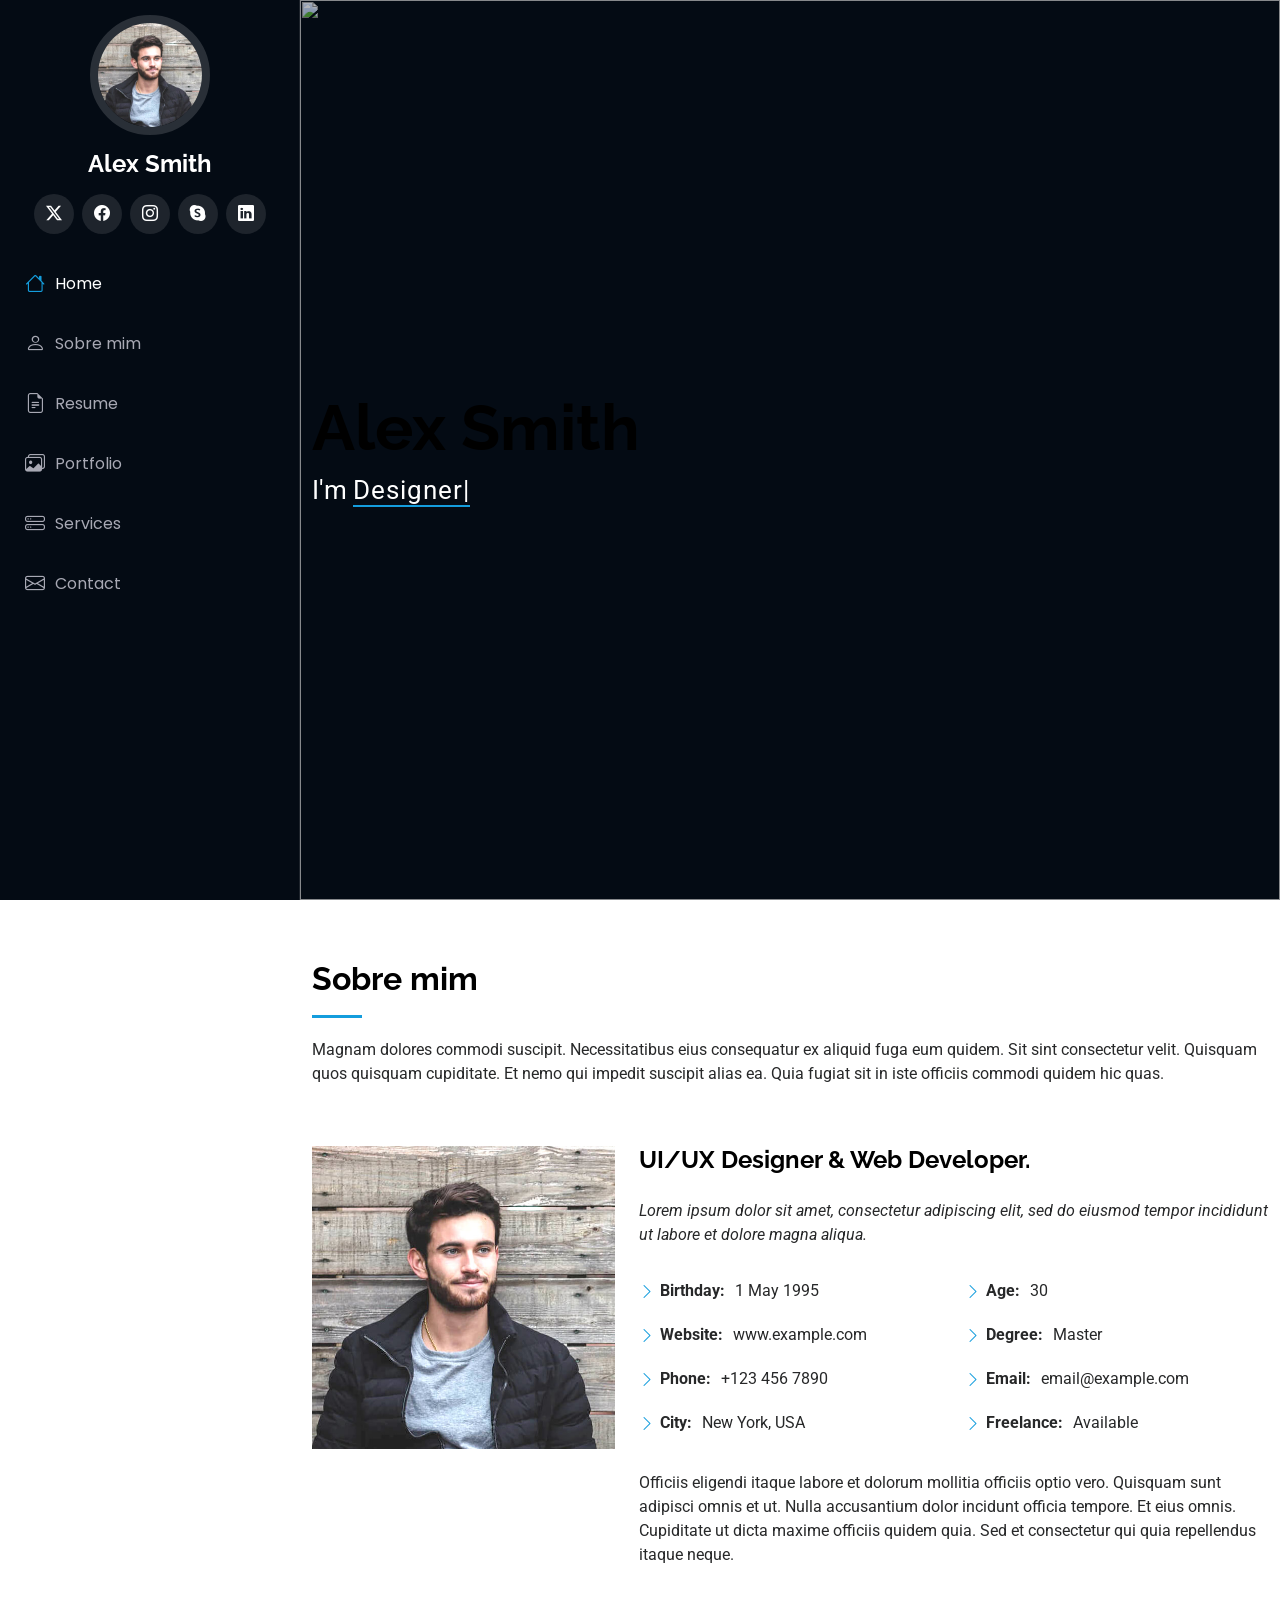
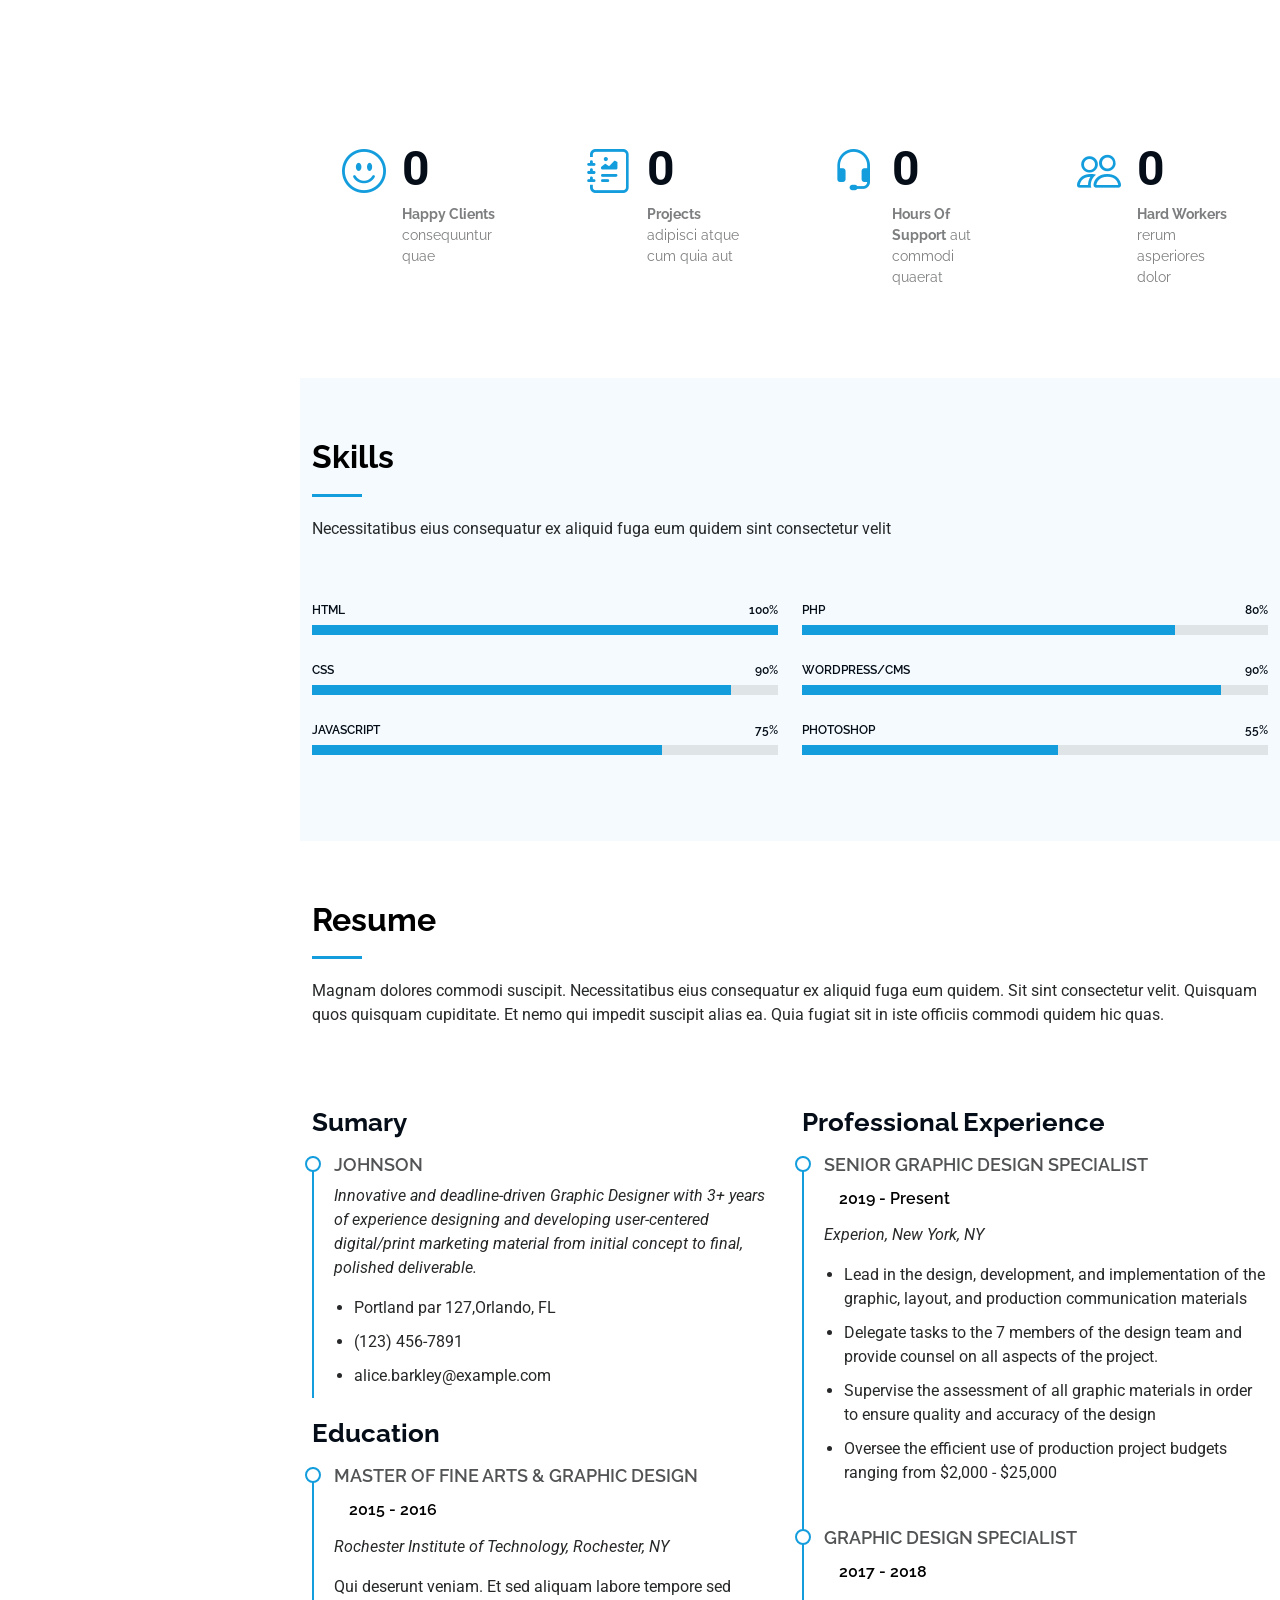
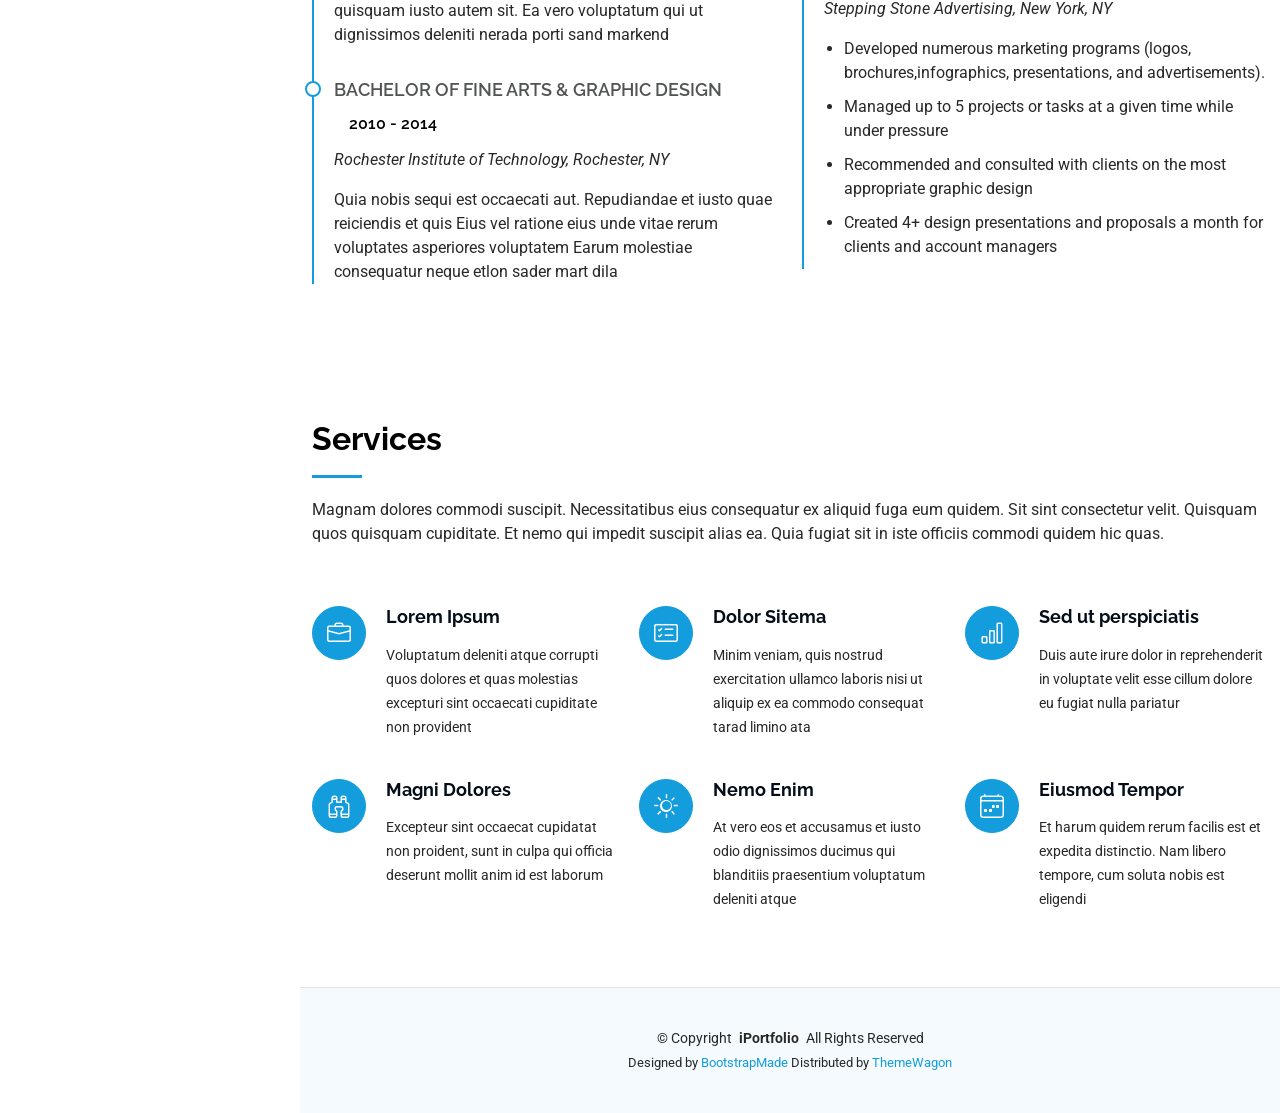
==== index.html @ 0ff6b0b9 "Update index.html açhyfn" ====
<!DOCTYPE html>
<html lang="en">

<head>
  <meta charset="utf-8">
  <meta content="width=device-width, initial-scale=1.0" name="viewport">
  <title>Index - iPortfolio Bootstrap Template</title>
  <meta content="" name="description">
  <meta content="" name="keywords">

  <!-- Favicons -->
  <link href="assets/img/favicon.png" rel="icon">
  <link href="assets/img/apple-touch-icon.png" rel="apple-touch-icon">

  <!-- Fonts -->
  <link href="https://fonts.googleapis.com" rel="preconnect">
  <link href="https://fonts.gstatic.com" rel="preconnect" crossorigin>
  <link href="https://fonts.googleapis.com/css2?family=Roboto:ital,wght@0,100;0,300;0,400;0,500;0,700;0,900;1,100;1,300;1,400;1,500;1,700;1,900&family=Poppins:ital,wght@0,100;0,200;0,300;0,400;0,500;0,600;0,700;0,800;0,900;1,100;1,200;1,300;1,400;1,500;1,600;1,700;1,800;1,900&family=Raleway:ital,wght@0,100;0,200;0,300;0,400;0,500;0,600;0,700;0,800;0,900;1,100;1,200;1,300;1,400;1,500;1,600;1,700;1,800;1,900&display=swap" rel="stylesheet">

  <!-- Vendor CSS Files -->
  <link href="assets/vendor/bootstrap/css/bootstrap.min.css" rel="stylesheet">
  <link href="assets/vendor/bootstrap-icons/bootstrap-icons.css" rel="stylesheet">
  <link href="assets/vendor/aos/aos.css" rel="stylesheet">
  <link href="assets/vendor/glightbox/css/glightbox.min.css" rel="stylesheet">
  <link href="assets/vendor/swiper/swiper-bundle.min.css" rel="stylesheet">

  <!-- Main CSS File -->
  <link href="assets/css/main.css" rel="stylesheet">

  <!-- =======================================================
  * Template Name: iPortfolio
  * Template URL: https://bootstrapmade.com/iportfolio-bootstrap-portfolio-websites-template/
  * Updated: Jun 29 2024 with Bootstrap v5.3.3
  * Author: BootstrapMade.com
  * License: https://bootstrapmade.com/license/
  ======================================================== -->
</head>

<body class="index-page">

  <header id="header" class="header dark-background d-flex flex-column">
    <i class="header-toggle d-xl-none bi bi-list"></i>

    <div class="profile-img">
      <img src="assets/img/my-profile-img.jpg" alt="" class="img-fluid rounded-circle">
    </div>

    <a href="index.html" class="logo d-flex align-items-center justify-content-center">
      <!-- Uncomment the line below if you also wish to use an image logo -->
      <!-- <img src="assets/img/logo.png" alt=""> -->
      <h1 class="sitename">Alex Smith</h1>
    </a>

    <div class="social-links text-center">
      <a href="#" class="twitter"><i class="bi bi-twitter-x"></i></a>
      <a href="#" class="facebook"><i class="bi bi-facebook"></i></a>
      <a href="#" class="instagram"><i class="bi bi-instagram"></i></a>
      <a href="#" class="google-plus"><i class="bi bi-skype"></i></a>
      <a href="#" class="linkedin"><i class="bi bi-linkedin"></i></a>
    </div>

    <nav id="navmenu" class="navmenu">
      <ul>
        <li><a href="#hero" class="active"><i class="bi bi-house navicon"></i>Home</a></li>
        <li><a href="#about"><i class="bi bi-person navicon"></i> Sobre mim</a></li>
        <li><a href="#resume"><i class="bi bi-file-earmark-text navicon"></i> Resume</a></li>
        <li><a href="#portfolio"><i class="bi bi-images navicon"></i> Portfolio</a></li>
        <li><a href="#services"><i class="bi bi-hdd-stack navicon"></i> Services</a></li>
        <li><a href="#contact"><i class="bi bi-envelope navicon"></i> Contact</a></li>
      </ul>
    </nav>

  </header>

  <main class="main">

    <!-- Hero Section -->
    <section id="hero" class="hero section dark-background">

      <img src="assets/img/hero-bg.jpg" alt="" data-aos="fade-in" class="">

      <div class="container" data-aos="fade-up" data-aos-delay="100">
        <h2>Alex Smith</h2>
        <p>I'm <span class="typed" data-typed-items="Designer, Developer, Freelancer, Photographer">Designer</span><span class="typed-cursor typed-cursor--blink" aria-hidden="true"></span><span class="typed-cursor typed-cursor--blink" aria-hidden="true"></span></p>
      </div>

    </section><!-- /Hero Section -->

    <!-- About Section -->
    <section id="about" class="about section">

      <!-- Section Title -->
      <div class="container section-title" data-aos="fade-up">
        <h2>Sobre mim</h2>
        <p>Magnam dolores commodi suscipit. Necessitatibus eius consequatur ex aliquid fuga eum quidem. Sit sint consectetur velit. Quisquam quos quisquam cupiditate. Et nemo qui impedit suscipit alias ea. Quia fugiat sit in iste officiis commodi quidem hic quas.</p>
      </div><!-- End Section Title -->

      <div class="container" data-aos="fade-up" data-aos-delay="100">

        <div class="row gy-4 justify-content-center">
          <div class="col-lg-4">
            <img src="assets/img/my-profile-img.jpg" class="img-fluid" alt="">
          </div>
          <div class="col-lg-8 content">
            <h2 style="color: black;">UI/UX Designer &amp; Web Developer.</h2>
            <p class="fst-italic py-3">
              Lorem ipsum dolor sit amet, consectetur adipiscing elit, sed do eiusmod tempor incididunt ut labore et dolore
              magna aliqua.
            </p>
            <div class="row">
              <div class="col-lg-6">
                <ul>
                  <li><i class="bi bi-chevron-right"></i> <strong>Birthday:</strong> <span>1 May 1995</span></li>
                  <li><i class="bi bi-chevron-right"></i> <strong>Website:</strong> <span>www.example.com</span></li>
                  <li><i class="bi bi-chevron-right"></i> <strong>Phone:</strong> <span>+123 456 7890</span></li>
                  <li><i class="bi bi-chevron-right"></i> <strong>City:</strong> <span>New York, USA</span></li>
                </ul>
              </div>
              <div class="col-lg-6">
                <ul>
                  <li><i class="bi bi-chevron-right"></i> <strong>Age:</strong> <span>30</span></li>
                  <li><i class="bi bi-chevron-right"></i> <strong>Degree:</strong> <span>Master</span></li>
                  <li><i class="bi bi-chevron-right"></i> <strong>Email:</strong> <span>email@example.com</span></li>
                  <li><i class="bi bi-chevron-right"></i> <strong>Freelance:</strong> <span>Available</span></li>
                </ul>
              </div>
            </div>
            <p class="py-3">
              Officiis eligendi itaque labore et dolorum mollitia officiis optio vero. Quisquam sunt adipisci omnis et ut. Nulla accusantium dolor incidunt officia tempore. Et eius omnis.
              Cupiditate ut dicta maxime officiis quidem quia. Sed et consectetur qui quia repellendus itaque neque.
            </p>
          </div>
        </div>

      </div>

    </section><!-- /About Section -->

    <!-- Stats Section -->
    <section id="stats" class="stats section">

      <div class="container" data-aos="fade-up" data-aos-delay="100">

        <div class="row gy-4">

          <div class="col-lg-3 col-md-6">
            <div class="stats-item">
              <i class="bi bi-emoji-smile"></i>
              <span data-purecounter-start="0" data-purecounter-end="232" data-purecounter-duration="1" class="purecounter"></span>
              <p><strong>Happy Clients</strong> <span>consequuntur quae</span></p>
            </div>
          </div><!-- End Stats Item -->

          <div class="col-lg-3 col-md-6">
            <div class="stats-item">
              <i class="bi bi-journal-richtext"></i>
              <span data-purecounter-start="0" data-purecounter-end="521" data-purecounter-duration="1" class="purecounter"></span>
              <p><strong>Projects</strong> <span>adipisci atque cum quia aut</span></p>
            </div>
          </div><!-- End Stats Item -->

          <div class="col-lg-3 col-md-6">
            <div class="stats-item">
              <i class="bi bi-headset"></i>
              <span data-purecounter-start="0" data-purecounter-end="1453" data-purecounter-duration="1" class="purecounter"></span>
              <p><strong>Hours Of Support</strong> <span>aut commodi quaerat</span></p>
            </div>
          </div><!-- End Stats Item -->

          <div class="col-lg-3 col-md-6">
            <div class="stats-item">
              <i class="bi bi-people"></i>
              <span data-purecounter-start="0" data-purecounter-end="32" data-purecounter-duration="1" class="purecounter"></span>
              <p><strong>Hard Workers</strong> <span>rerum asperiores dolor</span></p>
            </div>
          </div><!-- End Stats Item -->

        </div>

      </div>

    </section><!-- /Stats Section -->

    <!-- Skills Section -->
    <section id="skills" class="skills section light-background">

      <!-- Section Title -->
      <div class="container section-title" data-aos="fade-up">
        <h2>Skills</h2>
        <p>Necessitatibus eius consequatur ex aliquid fuga eum quidem sint consectetur velit</p>
      </div><!-- End Section Title -->

      <div class="container" data-aos="fade-up" data-aos-delay="100">

        <div class="row skills-content skills-animation">

          <div class="col-lg-6">

            <div class="progress">
              <span class="skill"><span>HTML</span> <i class="val">100%</i></span>
              <div class="progress-bar-wrap">
                <div class="progress-bar" role="progressbar" aria-valuenow="100" aria-valuemin="0" aria-valuemax="100"></div>
              </div>
            </div><!-- End Skills Item -->

            <div class="progress">
              <span class="skill"><span>CSS</span> <i class="val">90%</i></span>
              <div class="progress-bar-wrap">
                <div class="progress-bar" role="progressbar" aria-valuenow="90" aria-valuemin="0" aria-valuemax="100"></div>
              </div>
            </div><!-- End Skills Item -->

            <div class="progress">
              <span class="skill"><span>JavaScript</span> <i class="val">75%</i></span>
              <div class="progress-bar-wrap">
                <div class="progress-bar" role="progressbar" aria-valuenow="75" aria-valuemin="0" aria-valuemax="100"></div>
              </div>
            </div><!-- End Skills Item -->

          </div>

          <div class="col-lg-6">

            <div class="progress">
              <span class="skill"><span>PHP</span> <i class="val">80%</i></span>
              <div class="progress-bar-wrap">
                <div class="progress-bar" role="progressbar" aria-valuenow="80" aria-valuemin="0" aria-valuemax="100"></div>
              </div>
            </div><!-- End Skills Item -->

            <div class="progress">
              <span class="skill"><span>WordPress/CMS</span> <i class="val">90%</i></span>
              <div class="progress-bar-wrap">
                <div class="progress-bar" role="progressbar" aria-valuenow="90" aria-valuemin="0" aria-valuemax="100"></div>
              </div>
            </div><!-- End Skills Item -->

            <div class="progress">
              <span class="skill"><span>Photoshop</span> <i class="val">55%</i></span>
              <div class="progress-bar-wrap">
                <div class="progress-bar" role="progressbar" aria-valuenow="55" aria-valuemin="0" aria-valuemax="100"></div>
              </div>
            </div><!-- End Skills Item -->

          </div>

        </div>

      </div>

    </section><!-- /Skills Section -->

    <!-- Resume Section -->
    <section id="resume" class="resume section">

      <!-- Section Title -->
      <div class="container section-title" data-aos="fade-up">
        <h2>Resume</h2>
        <p>Magnam dolores commodi suscipit. Necessitatibus eius consequatur ex aliquid fuga eum quidem. Sit sint consectetur velit. Quisquam quos quisquam cupiditate. Et nemo qui impedit suscipit alias ea. Quia fugiat sit in iste officiis commodi quidem hic quas.</p>
      </div><!-- End Section Title -->

      <div class="container">

        <div class="row">

          <div class="col-lg-6" data-aos="fade-up" data-aos-delay="100">
            <h3 class="resume-title">Sumary</h3>

            <div class="resume-item pb-0">
              <h4>Johnson</h4>
              <p><em>Innovative and deadline-driven Graphic Designer with 3+ years of experience designing and developing user-centered digital/print marketing material from initial concept to final, polished deliverable.</em></p>
              <ul>
                <li>Portland par 127,Orlando, FL</li>
                <li>(123) 456-7891</li>
                <li>alice.barkley@example.com</li>
              </ul>
            </div><!-- Edn Resume Item -->

            <h3 class="resume-title">Education</h3>
            <div class="resume-item">
              <h4>Master of Fine Arts &amp; Graphic Design</h4>
              <h5>2015 - 2016</h5>
              <p><em>Rochester Institute of Technology, Rochester, NY</em></p>
              <p>Qui deserunt veniam. Et sed aliquam labore tempore sed quisquam iusto autem sit. Ea vero voluptatum qui ut dignissimos deleniti nerada porti sand markend</p>
            </div><!-- Edn Resume Item -->

            <div class="resume-item">
              <h4>Bachelor of Fine Arts &amp; Graphic Design</h4>
              <h5>2010 - 2014</h5>
              <p><em>Rochester Institute of Technology, Rochester, NY</em></p>
              <p>Quia nobis sequi est occaecati aut. Repudiandae et iusto quae reiciendis et quis Eius vel ratione eius unde vitae rerum voluptates asperiores voluptatem Earum molestiae consequatur neque etlon sader mart dila</p>
            </div><!-- Edn Resume Item -->

          </div>

          <div class="col-lg-6" data-aos="fade-up" data-aos-delay="200">
            <h3 class="resume-title">Professional Experience</h3>
            <div class="resume-item">
              <h4>Senior graphic design specialist</h4>
              <h5>2019 - Present</h5>
              <p><em>Experion, New York, NY </em></p>
              <ul>
                <li>Lead in the design, development, and implementation of the graphic, layout, and production communication materials</li>
                <li>Delegate tasks to the 7 members of the design team and provide counsel on all aspects of the project. </li>
                <li>Supervise the assessment of all graphic materials in order to ensure quality and accuracy of the design</li>
                <li>Oversee the efficient use of production project budgets ranging from $2,000 - $25,000</li>
              </ul>
            </div><!-- Edn Resume Item -->

            <div class="resume-item">
              <h4>Graphic design specialist</h4>
              <h5>2017 - 2018</h5>
              <p><em>Stepping Stone Advertising, New York, NY</em></p>
              <ul>
                <li>Developed numerous marketing programs (logos, brochures,infographics, presentations, and advertisements).</li>
                <li>Managed up to 5 projects or tasks at a given time while under pressure</li>
                <li>Recommended and consulted with clients on the most appropriate graphic design</li>
                <li>Created 4+ design presentations and proposals a month for clients and account managers</li>
              </ul>
            </div><!-- Edn Resume Item -->

          </div>

        </div>

      </div>

    </section><!-- /Resume Section -->

    <!-- Services Section -->
    <section id="services" class="services section">

      <!-- Section Title -->
      <div class="container section-title" data-aos="fade-up">
        <h2>Services</h2>
        <p>Magnam dolores commodi suscipit. Necessitatibus eius consequatur ex aliquid fuga eum quidem. Sit sint consectetur velit. Quisquam quos quisquam cupiditate. Et nemo qui impedit suscipit alias ea. Quia fugiat sit in iste officiis commodi quidem hic quas.</p>
      </div><!-- End Section Title -->

      <div class="container">

        <div class="row gy-4">

          <div class="col-lg-4 col-md-6 service-item d-flex" data-aos="fade-up" data-aos-delay="100">
            <div class="icon flex-shrink-0"><i class="bi bi-briefcase"></i></div>
            <div>
              <h4 class="title"><a href="service-details.html" class="stretched-link">Lorem Ipsum</a></h4>
              <p class="description">Voluptatum deleniti atque corrupti quos dolores et quas molestias excepturi sint occaecati cupiditate non provident</p>
            </div>
          </div>
          <!-- End Service Item -->

          <div class="col-lg-4 col-md-6 service-item d-flex" data-aos="fade-up" data-aos-delay="200">
            <div class="icon flex-shrink-0"><i class="bi bi-card-checklist"></i></div>
            <div>
              <h4 class="title"><a href="service-details.html" class="stretched-link">Dolor Sitema</a></h4>
              <p class="description">Minim veniam, quis nostrud exercitation ullamco laboris nisi ut aliquip ex ea commodo consequat tarad limino ata</p>
            </div>
          </div><!-- End Service Item -->

          <div class="col-lg-4 col-md-6 service-item d-flex" data-aos="fade-up" data-aos-delay="300">
            <div class="icon flex-shrink-0"><i class="bi bi-bar-chart"></i></div>
            <div>
              <h4 class="title"><a href="service-details.html" class="stretched-link">Sed ut perspiciatis</a></h4>
              <p class="description">Duis aute irure dolor in reprehenderit in voluptate velit esse cillum dolore eu fugiat nulla pariatur</p>
            </div>
          </div><!-- End Service Item -->

          <div class="col-lg-4 col-md-6 service-item d-flex" data-aos="fade-up" data-aos-delay="400">
            <div class="icon flex-shrink-0"><i class="bi bi-binoculars"></i></div>
            <div>
              <h4 class="title"><a href="service-details.html" class="stretched-link">Magni Dolores</a></h4>
              <p class="description">Excepteur sint occaecat cupidatat non proident, sunt in culpa qui officia deserunt mollit anim id est laborum</p>
            </div>
          </div><!-- End Service Item -->

          <div class="col-lg-4 col-md-6 service-item d-flex" data-aos="fade-up" data-aos-delay="500">
            <div class="icon flex-shrink-0"><i class="bi bi-brightness-high"></i></div>
            <div>
              <h4 class="title"><a href="service-details.html" class="stretched-link">Nemo Enim</a></h4>
              <p class="description">At vero eos et accusamus et iusto odio dignissimos ducimus qui blanditiis praesentium voluptatum deleniti atque</p>
            </div>
          </div><!-- End Service Item -->

          <div class="col-lg-4 col-md-6 service-item d-flex" data-aos="fade-up" data-aos-delay="600">
            <div class="icon flex-shrink-0"><i class="bi bi-calendar4-week"></i></div>
            <div>
              <h4 class="title"><a href="service-details.html" class="stretched-link">Eiusmod Tempor</a></h4>
              <p class="description">Et harum quidem rerum facilis est et expedita distinctio. Nam libero tempore, cum soluta nobis est eligendi</p>
            </div>
          </div><!-- End Service Item -->

        </div>

      </div>

    </section><!-- /Services Section -->
  </main>

  <footer id="footer" class="footer position-relative light-background">

    <div class="container">
      <div class="copyright text-center ">
        <p>© <span>Copyright</span> <strong class="px-1 sitename">iPortfolio</strong> <span>All Rights Reserved</span></p>
      </div>
      <div class="credits">
        <!-- All the links in the footer should remain intact. -->
        <!-- You can delete the links only if you've purchased the pro version. -->
        <!-- Licensing information: https://bootstrapmade.com/license/ -->
        <!-- Purchase the pro version with working PHP/AJAX contact form: [buy-url] -->
        Designed by <a href="https://bootstrapmade.com/">BootstrapMade</a> Distributed by <a href="https://themewagon.com">ThemeWagon</a>
      </div>
    </div>

  </footer>

  <!-- Scroll Top -->
  <a href="#" id="scroll-top" class="scroll-top d-flex align-items-center justify-content-center"><i class="bi bi-arrow-up-short"></i></a>

  <!-- Preloader -->
  <div id="preloader"></div>

  <!-- Vendor JS Files -->
  <script src="assets/vendor/bootstrap/js/bootstrap.bundle.min.js"></script>
  <script src="assets/vendor/php-email-form/validate.js"></script>
  <script src="assets/vendor/aos/aos.js"></script>
  <script src="assets/vendor/typed.js/typed.umd.js"></script>
  <script src="assets/vendor/purecounter/purecounter_vanilla.js"></script>
  <script src="assets/vendor/waypoints/noframework.waypoints.js"></script>
  <script src="assets/vendor/glightbox/js/glightbox.min.js"></script>
  <script src="assets/vendor/imagesloaded/imagesloaded.pkgd.min.js"></script>
  <script src="assets/vendor/isotope-layout/isotope.pkgd.min.js"></script>
  <script src="assets/vendor/swiper/swiper-bundle.min.js"></script>

  <!-- Main JS File -->
  <script src="assets/js/main.js"></script>

</body>

</html>
---- assets/css/main.css ----
/**
* Template Name: iPortfolio
* Template URL: https://bootstrapmade.com/iportfolio-bootstrap-portfolio-websites-template/
* Updated: Jun 29 2024 with Bootstrap v5.3.3
* Author: BootstrapMade.com
* License: https://bootstrapmade.com/license/
*/

/*--------------------------------------------------------------
# Font & Color Variables
# Help: https://bootstrapmade.com/color-system/
--------------------------------------------------------------*/
/* Fonts */
:root {
  --default-font: "Roboto",  system-ui, -apple-system, "Segoe UI", Roboto, "Helvetica Neue", Arial, "Noto Sans", "Liberation Sans", sans-serif, "Apple Color Emoji", "Segoe UI Emoji", "Segoe UI Symbol", "Noto Color Emoji";
  --heading-font: "Raleway",  sans-serif;
  --nav-font: "Poppins",  sans-serif;
}

/* Global Colors - The following color variables are used throughout the website. Updating them here will change the color scheme of the entire website */
:root { 
  --background-color: #ffffff; /* Background color for the entire website, including individual sections */
  --default-color: #272829; /* Default color used for the majority of the text content across the entire website */
  --heading-color: #050d18; /* Color for headings, subheadings and title throughout the website */
  --accent-color: #149ddd; /* Accent color that represents your brand on the website. It's used for buttons, links, and other elements that need to stand out */
  --surface-color: #ffffff; /* The surface color is used as a background of boxed elements within sections, such as cards, icon boxes, or other elements that require a visual separation from the global background. */
  --contrast-color: #ffffff; /* Contrast color for text, ensuring readability against backgrounds of accent, heading, or default colors. */
}

/* Nav Menu Colors - The following color variables are used specifically for the navigation menu. They are separate from the global colors to allow for more customization options */
:root {
  --nav-color: #a8a9b4;  /* The default color of the main navmenu links */
  --nav-hover-color: #ffffff; /* Applied to main navmenu links when they are hovered over or active */
  --nav-mobile-background-color: #040b14; /* Used as the background color for mobile navigation menu */
  --nav-dropdown-background-color: #040b14; /* Used as the background color for dropdown items that appear when hovering over primary navigation items */
  --nav-dropdown-color: #a8a9b4; /* Used for navigation links of the dropdown items in the navigation menu. */
  --nav-dropdown-hover-color: #ffffff; /* Similar to --nav-hover-color, this color is applied to dropdown navigation links when they are hovered over. */
}

/* Color Presets - These classes override global colors when applied to any section or element, providing reuse of the sam color scheme. */

.light-background {
  --background-color: #f4fafd;
  --surface-color: #ffffff;
}

.dark-background {
  --background-color: #040b14;
  --default-color: #ffffff;
  --heading-color: #ffffff;
  --surface-color: #151f2b;
  --contrast-color: #ffffff;
}

/* Smooth scroll */
:root {
  scroll-behavior: smooth;
}

/*--------------------------------------------------------------
# General Styling & Shared Classes
--------------------------------------------------------------*/
body {
  color: var(--default-color);
  background-color: var(--background-color);
  font-family: var(--default-font);
}

a {
  color: var(--accent-color);
  text-decoration: none;
  transition: 0.3s;
}

a:hover {
  color: color-mix(in srgb, var(--accent-color), transparent 25%);
  text-decoration: none;
}

h1,
h2,
h3,
h4,
h5,
h6 {
  color: black;
  font-family: var(--heading-font);
}

/* PHP Email Form Messages
------------------------------*/
.php-email-form .error-message {
  display: none;
  background: #df1529;
  color: #ffffff;
  text-align: left;
  padding: 15px;
  margin-bottom: 24px;
  font-weight: 600;
}

.php-email-form .sent-message {
  display: none;
  color: #ffffff;
  background: #059652;
  text-align: center;
  padding: 15px;
  margin-bottom: 24px;
  font-weight: 600;
}

.php-email-form .loading {
  display: none;
  background: var(--surface-color);
  text-align: center;
  padding: 15px;
  margin-bottom: 24px;
}

.php-email-form .loading:before {
  content: "";
  display: inline-block;
  border-radius: 50%;
  width: 24px;
  height: 24px;
  margin: 0 10px -6px 0;
  border: 3px solid var(--accent-color);
  border-top-color: var(--surface-color);
  animation: php-email-form-loading 1s linear infinite;
}

@keyframes php-email-form-loading {
  0% {
    transform: rotate(0deg);
  }

  100% {
    transform: rotate(360deg);
  }
}

/*--------------------------------------------------------------
# Global Header
--------------------------------------------------------------*/
.header {
  color: var(--default-color);
  background-color: var(--background-color);
  position: fixed;
  top: 0;
  left: 0;
  bottom: 0;
  padding: 0 15px;
  width: 300px;
  transition: all ease-in-out 0.3s;
  overflow-y: auto;
  z-index: 997;
  border-right: 1px solid color-mix(in srgb, var(--default-color), transparent 90%);
}

.header .profile-img img {
  margin: 15px auto;
  display: block;
  width: 120px;
  border: 8px solid color-mix(in srgb, var(--default-color), transparent 85%);
}

.header .logo {
  line-height: 1;
  margin-bottom: 15px;
}

.header .logo img {
  max-height: 32px;
  margin-right: 8px;
}

.header .logo h1 {
  font-size: 24px;
  margin: 0;
  font-weight: 700;
  color: var(--heading-color);
}

.header .social-links {
  margin: 0 0 20px 0;
}

.header .social-links a {
  font-size: 16px;
  display: inline-flex;
  align-items: center;
  justify-content: center;
  background: color-mix(in srgb, var(--default-color), transparent 90%);
  color: var(--default-color);
  margin: 0 2px;
  border-radius: 50%;
  text-align: center;
  width: 40px;
  height: 40px;
  transition: 0.3s;
}

.header .social-links a:hover {
  color: var(--contrast-color);
  background: var(--accent-color);
}

@media (min-width: 1200px) {

  .header~main,
  .header~#footer {
    margin-left: 300px;
  }
}

@media (max-width: 1199px) {
  .header {
    left: -100%;
  }
}

.header.header-show {
  left: 0;
}

.header .header-toggle {
  color: var(--contrast-color);
  background-color: var(--accent-color);
  font-size: 22px;
  display: flex;
  align-items: center;
  justify-content: center;
  width: 40px;
  height: 40px;
  border-radius: 50%;
  cursor: pointer;
  position: fixed;
  top: 15px;
  right: 15px;
  z-index: 9999;
  transition: background-color 0.3s;
}

.header .header-toggle:hover {
  color: var(--contrast-color);
  background-color: color-mix(in srgb, var(--accent-color) 90%, white 15%);
}

/*--------------------------------------------------------------
# Navigation Menu
--------------------------------------------------------------*/
.mobile-nav-toggle {
  display: none;
}

.navmenu {
  padding: 0;
  z-index: 9997;
}

.navmenu ul {
  list-style: none;
  padding: 0 0 20px 0;
  margin: 0;
}

.navmenu a,
.navmenu a:focus {
  color: var(--nav-color);
  padding: 15px 10px;
  font-family: var(--nav-font);
  font-size: 16px;
  font-weight: 400;
  display: flex;
  align-items: center;
  white-space: nowrap;
  transition: 0.3s;
  width: 100%;
}

.navmenu a .navicon,
.navmenu a:focus .navicon {
  font-size: 20px;
  margin-right: 10px;
}

.navmenu a .toggle-dropdown,
.navmenu a:focus .toggle-dropdown {
  font-size: 12px;
  line-height: 0;
  margin-left: auto;
  width: 30px;
  height: 30px;
  display: flex;
  align-items: center;
  justify-content: center;
  border-radius: 50%;
  transition: 0.3s;
  flex-shrink: 0;
  background-color: color-mix(in srgb, var(--accent-color), transparent 90%);
}

.navmenu a .toggle-dropdown:hover,
.navmenu a:focus .toggle-dropdown:hover {
  background-color: var(--accent-color);
  color: var(--contrast-color);
}

.navmenu a:hover,
.navmenu .active,
.navmenu .active:focus {
  color: var(--nav-hover-color);
}

.navmenu a:hover .navicon,
.navmenu .active .navicon,
.navmenu .active:focus .navicon {
  color: var(--accent-color);
}

.navmenu .active .toggle-dropdown,
.navmenu .active:focus .toggle-dropdown {
  background-color: var(--accent-color);
  color: var(--contrast-color);
  transform: rotate(180deg);
}

.navmenu .dropdown {
  display: block;
}

.navmenu .dropdown a,
.navmenu .dropdown a:focus {
  color: --nav-dropdown-color;
}

.navmenu .dropdown a:hover,
.navmenu .dropdown .active,
.navmenu .dropdown .active:focus {
  color: var(--nav-dropdown-hover-color);
}

.navmenu .dropdown ul {
  position: static;
  display: none;
  z-index: 99;
  padding: 5px 10px;
  margin: 5px 10px;
  background-color: var(--nav-dropdown-background-color);
  border: 1px solid color-mix(in srgb, var(--default-color), transparent 90%);
  box-shadow: none;
  transition: all 0.5s ease-in-out;
}

.navmenu .dropdown ul ul {
  background-color: rgba(33, 37, 41, 0.1);
}

.navmenu .dropdown>.dropdown-active {
  display: block;
  background-color: rgba(33, 37, 41, 0.03);
}

/*--------------------------------------------------------------
# Global Footer
--------------------------------------------------------------*/
.footer {
  color: var(--default-color);
  background-color: var(--background-color);
  font-size: 14px;
  padding: 40px 0;
  position: relative;
  border-top: 1px solid color-mix(in srgb, var(--default-color), transparent 90%);
}

.footer .copyright p {
  margin-bottom: 0;
}

.footer .credits {
  margin-top: 4px;
  font-size: 13px;
  text-align: center;
}

/*--------------------------------------------------------------
# Preloader
--------------------------------------------------------------*/
#preloader {
  position: fixed;
  inset: 0;
  z-index: 999999;
  overflow: hidden;
  background: var(--background-color);
  transition: all 0.6s ease-out;
}

#preloader:before {
  content: "";
  position: fixed;
  top: calc(50% - 30px);
  left: calc(50% - 30px);
  border: 6px solid #ffffff;
  border-color: var(--accent-color) transparent var(--accent-color) transparent;
  border-radius: 50%;
  width: 60px;
  height: 60px;
  animation: animate-preloader 1.5s linear infinite;
}

@keyframes animate-preloader {
  0% {
    transform: rotate(0deg);
  }

  100% {
    transform: rotate(360deg);
  }
}

/*--------------------------------------------------------------
# Scroll Top Button
--------------------------------------------------------------*/
.scroll-top {
  position: fixed;
  visibility: hidden;
  opacity: 0;
  right: 15px;
  bottom: -15px;
  z-index: 99999;
  background-color: var(--accent-color);
  width: 44px;
  height: 44px;
  border-radius: 50px;
  transition: all 0.4s;
}

.scroll-top i {
  font-size: 24px;
  color: var(--contrast-color);
  line-height: 0;
}

.scroll-top:hover {
  background-color: color-mix(in srgb, var(--accent-color), transparent 20%);
  color: var(--contrast-color);
}

.scroll-top.active {
  visibility: visible;
  opacity: 1;
  bottom: 15px;
}

/*--------------------------------------------------------------
# Disable aos animation delay on mobile devices
--------------------------------------------------------------*/
@media screen and (max-width: 768px) {
  [data-aos-delay] {
    transition-delay: 0 !important;
  }
}

/*--------------------------------------------------------------
# Global Page Titles & Breadcrumbs
--------------------------------------------------------------*/
.page-title {
  color: var(--default-color);
  background-color: var(--background-color);
  padding: 25px 0;
  position: relative;
}

.page-title h1 {
  font-size: 24px;
  font-weight: 700;
}

.page-title .breadcrumbs ol {
  display: flex;
  flex-wrap: wrap;
  list-style: none;
  padding: 0;
  margin: 0;
  font-size: 14px;
  font-weight: 400;
}

.page-title .breadcrumbs ol li+li {
  padding-left: 10px;
}

.page-title .breadcrumbs ol li+li::before {
  content: "/";
  display: inline-block;
  padding-right: 10px;
  color: color-mix(in srgb, var(--default-color), transparent 70%);
}

/*--------------------------------------------------------------
# Global Sections
--------------------------------------------------------------*/
section,
.section {
  color: var(--default-color);
  background-color: var(--background-color);
  padding: 60px 0;
  overflow: clip;
}

/*--------------------------------------------------------------
# Global Section Titles
--------------------------------------------------------------*/
.section-title {
  padding-bottom: 60px;
  position: relative;
}

.section-title h2 {
  font-size: 32px;
  font-weight: 700;
  margin-bottom: 20px;
  padding-bottom: 20px;
  position: relative;
}

.section-title h2:after {
  content: "";
  position: absolute;
  display: block;
  width: 50px;
  height: 3px;
  background: var(--accent-color);
  left: 0;
  bottom: 0;
}

.section-title p {
  margin-bottom: 0;
}

/*--------------------------------------------------------------
# Hero Section
--------------------------------------------------------------*/
.hero {
  width: 100%;
  min-height: 100vh;
  position: relative;
  padding: 80px 0;
  display: flex;
  align-items: center;
  justify-content: center;
}

.hero img {
  position: absolute;
  inset: 0;
  display: block;
  width: 100%;
  height: 100%;
  object-fit: cover;
  z-index: 1;
}

.hero:before {
  content: "";
  background: color-mix(in srgb, var(--background-color), transparent 70%);
  position: absolute;
  inset: 0;
  z-index: 2;
}

.hero .container {
  position: relative;
  z-index: 3;
}

.hero h2 {
  margin: 0;
  font-size: 64px;
  font-weight: 700;
}

.hero p {
  margin: 5px 0 0 0;
  font-size: 26px;
}

.hero p span {
  letter-spacing: 1px;
  border-bottom: 2px solid var(--accent-color);
}

.hero .social-links {
  margin-top: 25px;
}

.hero .social-links a {
  font-size: 24px;
  display: inline-block;
  color: color-mix(in srgb, var(--default-color), transparent 50%);
  line-height: 1;
  margin-right: 20px;
  transition: 0.3s;
}

.hero .social-links a:hover {
  color: var(--accent-color);
}

@media (max-width: 768px) {
  .hero h2 {
    font-size: 32px;
  }

  .hero p {
    font-size: 20px;
  }
}

/*--------------------------------------------------------------
# About Section
--------------------------------------------------------------*/
.about .content h2 {
  font-weight: 700;
  font-size: 24px;
}

.about .content ul {
  list-style: none;
  padding: 0;
}

.about .content ul li {
  margin-bottom: 20px;
  display: flex;
  align-items: center;
}

.about .content ul strong {
  margin-right: 10px;
}

.about .content ul i {
  font-size: 16px;
  margin-right: 5px;
  color: var(--accent-color);
  line-height: 0;
}

/*--------------------------------------------------------------
# Stats Section
--------------------------------------------------------------*/
.stats .stats-item {
  padding: 30px;
  width: 100%;
}

.stats .stats-item i {
  color: var(--accent-color);
  display: block;
  font-size: 44px;
  float: left;
  line-height: 0;
}

.stats .stats-item .purecounter {
  color: var(--heading-color);
  font-size: 48px;
  line-height: 40px;
  display: block;
  font-weight: 700;
  margin-left: 60px;
}

.stats .stats-item p {
  color: color-mix(in srgb, var(--default-color), transparent 40%);
  padding: 15px 0 0 0;
  margin: 0 0 0 60px;
  font-family: var(--heading-font);
  font-size: 14px;
}

/*--------------------------------------------------------------
# Skills Section
--------------------------------------------------------------*/
.skills .progress {
  height: 60px;
  display: block;
  background: none;
  border-radius: 0;
}

.skills .progress .skill {
  color: var(--heading-color);
  padding: 0;
  margin: 0 0 6px 0;
  text-transform: uppercase;
  display: block;
  font-weight: 600;
  font-family: var(--heading-font);
}

.skills .progress .skill .val {
  float: right;
  font-style: normal;
}

.skills .progress-bar-wrap {
  background: color-mix(in srgb, var(--default-color), transparent 90%);
  height: 10px;
}

.skills .progress-bar {
  width: 1px;
  height: 10px;
  transition: 0.9s;
  background-color: var(--accent-color);
}

/*--------------------------------------------------------------
# Resume Section
--------------------------------------------------------------*/
.resume .resume-title {
  color: var(--heading-color);
  font-size: 26px;
  font-weight: 700;
  margin-top: 20px;
  margin-bottom: 20px;
}

.resume .resume-item {
  padding: 0 0 20px 20px;
  margin-top: -2px;
  border-left: 2px solid var(--accent-color);
  position: relative;
}

.resume .resume-item h4 {
  line-height: 18px;
  font-size: 18px;
  font-weight: 600;
  text-transform: uppercase;
  color: color-mix(in srgb, var(--default-color), transparent 20%);
  margin-bottom: 10px;
}

.resume .resume-item h5 {
  font-size: 16px;
  padding: 5px 15px;
  display: inline-block;
  font-weight: 600;
  margin-bottom: 10px;
}

.resume .resume-item ul {
  padding-left: 20px;
}

.resume .resume-item ul li {
  padding-bottom: 10px;
}

.resume .resume-item:last-child {
  padding-bottom: 0;
}

.resume .resume-item::before {
  content: "";
  position: absolute;
  width: 16px;
  height: 16px;
  border-radius: 50px;
  left: -9px;
  top: 0;
  background: var(--background-color);
  border: 2px solid var(--accent-color);
}

/*--------------------------------------------------------------
# Portfolio Section
--------------------------------------------------------------*/
.portfolio .portfolio-filters {
  padding: 0;
  margin: 0 auto 20px auto;
  list-style: none;
  text-align: center;
}

.portfolio .portfolio-filters li {
  cursor: pointer;
  display: inline-block;
  padding: 0;
  font-size: 14px;
  font-weight: 400;
  margin: 0 10px;
  line-height: 1;
  text-transform: uppercase;
  margin-bottom: 10px;
  transition: all 0.3s ease-in-out;
}

.portfolio .portfolio-filters li:hover,
.portfolio .portfolio-filters li.filter-active {
  color: var(--accent-color);
}

.portfolio .portfolio-filters li:first-child {
  margin-left: 0;
}

.portfolio .portfolio-filters li:last-child {
  margin-right: 0;
}

@media (max-width: 575px) {
  .portfolio .portfolio-filters li {
    font-size: 14px;
    margin: 0 5px;
  }
}

.portfolio .portfolio-content {
  position: relative;
  overflow: hidden;
}

.portfolio .portfolio-content img {
  transition: 0.3s;
}

.portfolio .portfolio-content .portfolio-info {
  opacity: 0;
  position: absolute;
  inset: 0;
  z-index: 3;
  transition: all ease-in-out 0.3s;
  background: rgba(0, 0, 0, 0.6);
  padding: 15px;
}

.portfolio .portfolio-content .portfolio-info h4 {
  font-size: 14px;
  padding: 5px 10px;
  font-weight: 400;
  color: #ffffff;
  display: inline-block;
  background-color: var(--accent-color);
}

.portfolio .portfolio-content .portfolio-info p {
  position: absolute;
  bottom: 10px;
  text-align: center;
  display: inline-block;
  left: 0;
  right: 0;
  font-size: 16px;
  font-weight: 600;
  color: rgba(255, 255, 255, 0.8);
}

.portfolio .portfolio-content .portfolio-info .preview-link,
.portfolio .portfolio-content .portfolio-info .details-link {
  position: absolute;
  left: calc(50% - 40px);
  font-size: 26px;
  top: calc(50% - 14px);
  color: #fff;
  transition: 0.3s;
  line-height: 1.2;
}

.portfolio .portfolio-content .portfolio-info .preview-link:hover,
.portfolio .portfolio-content .portfolio-info .details-link:hover {
  color: var(--accent-color);
}

.portfolio .portfolio-content .portfolio-info .details-link {
  left: 50%;
  font-size: 34px;
  line-height: 0;
}

.portfolio .portfolio-content:hover .portfolio-info {
  opacity: 1;
}

.portfolio .portfolio-content:hover img {
  transform: scale(1.1);
}

/*--------------------------------------------------------------
# Services Section
--------------------------------------------------------------*/
.services .service-item {
  position: relative;
}

.services .service-item .icon {
  background: var(--accent-color);
  display: flex;
  align-items: center;
  justify-content: center;
  width: 54px;
  height: 54px;
  border-radius: 50%;
  transition: 0.5s;
  border: 1px solid var(--accent-color);
  margin-right: 20px;
}

.services .service-item .icon i {
  color: var(--contrast-color);
  font-size: 24px;
  line-height: 0;
}

.services .service-item:hover .icon {
  background: var(--surface-color);
}

.services .service-item:hover .icon i {
  color: var(--accent-color);
}

.services .service-item .title {
  font-weight: 700;
  margin-bottom: 15px;
  font-size: 18px;
}

.services .service-item .title a {
  color: var(--heading-color);
}

.services .service-item .title a:hover {
  color: var(--accent-color);
}

.services .service-item .description {
  line-height: 24px;
  font-size: 14px;
}

/*--------------------------------------------------------------
# Testimonials Section
--------------------------------------------------------------*/
.testimonials .testimonials-carousel,
.testimonials .testimonials-slider {
  overflow: hidden;
}

.testimonials .testimonial-item {
  box-sizing: content-box;
  text-align: center;
  min-height: 320px;
}

.testimonials .testimonial-item .testimonial-img {
  width: 90px;
  border-radius: 50%;
  margin: 0 auto;
}

.testimonials .testimonial-item h3 {
  font-size: 18px;
  font-weight: bold;
  margin: 10px 0 5px 0;
}

.testimonials .testimonial-item h4 {
  font-size: 14px;
  color: color-mix(in srgb, var(--default-color), transparent 20%);
  margin: 0;
}

.testimonials .testimonial-item .quote-icon-left,
.testimonials .testimonial-item .quote-icon-right {
  color: color-mix(in srgb, var(--accent-color), transparent 40%);
  font-size: 26px;
  line-height: 0;
}

.testimonials .testimonial-item .quote-icon-left {
  display: inline-block;
  left: -5px;
  position: relative;
}

.testimonials .testimonial-item .quote-icon-right {
  display: inline-block;
  right: -5px;
  position: relative;
  top: 10px;
  transform: scale(-1, -1);
}

.testimonials .testimonial-item p {
  font-style: italic;
  margin: 0 15px 15px 15px;
  padding: 20px;
  background-color: var(--surface-color);
  position: relative;
  margin-bottom: 35px;
  border-radius: 6px;
  box-shadow: 0px 2px 15px rgba(0, 0, 0, 0.1);
}

.testimonials .testimonial-item p::after {
  content: "";
  width: 0;
  height: 0;
  border-top: 20px solid var(--surface-color);
  border-right: 20px solid transparent;
  border-left: 20px solid transparent;
  position: absolute;
  bottom: -20px;
  left: calc(50% - 20px);
}

.testimonials .swiper-wrapper {
  height: auto;
}

.testimonials .swiper-pagination {
  margin-top: 40px;
  position: relative;
}

.testimonials .swiper-pagination .swiper-pagination-bullet {
  width: 12px;
  height: 12px;
  background-color: var(--background-color);
  opacity: 1;
  border: 1px solid var(--accent-color);
}

.testimonials .swiper-pagination .swiper-pagination-bullet-active {
  background-color: var(--accent-color);
}

/*--------------------------------------------------------------
# Contact Section
--------------------------------------------------------------*/
.contact .info-wrap {
  background-color: var(--surface-color);
  box-shadow: 0px 0px 20px rgba(0, 0, 0, 0.1);
  padding: 30px;
}

@media (max-width: 575px) {
  .contact .info-wrap {
    padding: 20px;
  }
}

.contact .info-item {
  margin-bottom: 40px;
}

.contact .info-item i {
  font-size: 20px;
  color: var(--accent-color);
  background: color-mix(in srgb, var(--accent-color), transparent 92%);
  width: 44px;
  height: 44px;
  display: flex;
  justify-content: center;
  align-items: center;
  border-radius: 50px;
  transition: all 0.3s ease-in-out;
  margin-right: 15px;
}

.contact .info-item h3 {
  padding: 0;
  font-size: 18px;
  font-weight: 700;
  margin-bottom: 5px;
}

.contact .info-item p {
  padding: 0;
  margin-bottom: 0;
  font-size: 14px;
}

.contact .info-item:hover i {
  background: var(--accent-color);
  color: var(--contrast-color);
}

.contact .php-email-form {
  background-color: var(--surface-color);
  height: 100%;
  padding: 30px;
  box-shadow: 0px 0px 20px rgba(0, 0, 0, 0.1);
}

@media (max-width: 575px) {
  .contact .php-email-form {
    padding: 20px;
  }
}

.contact .php-email-form input[type=text],
.contact .php-email-form input[type=email],
.contact .php-email-form textarea {
  font-size: 14px;
  padding: 10px 15px;
  box-shadow: none;
  border-radius: 0;
  color: var(--default-color);
  background-color: var(--surface-color);
  border-color: color-mix(in srgb, var(--default-color), transparent 80%);
}

.contact .php-email-form input[type=text]:focus,
.contact .php-email-form input[type=email]:focus,
.contact .php-email-form textarea:focus {
  border-color: var(--accent-color);
}

.contact .php-email-form input[type=text]::placeholder,
.contact .php-email-form input[type=email]::placeholder,
.contact .php-email-form textarea::placeholder {
  color: color-mix(in srgb, var(--default-color), transparent 70%);
}

.contact .php-email-form button[type=submit] {
  color: var(--contrast-color);
  background: var(--accent-color);
  border: 0;
  padding: 10px 30px;
  transition: 0.4s;
  border-radius: 50px;
}

.contact .php-email-form button[type=submit]:hover {
  background: color-mix(in srgb, var(--accent-color), transparent 25%);
}

/*--------------------------------------------------------------
# Portfolio Details Section
--------------------------------------------------------------*/
.portfolio-details .portfolio-details-slider img {
  width: 100%;
}

.portfolio-details .portfolio-details-slider .swiper-pagination {
  margin-top: 20px;
  position: relative;
}

.portfolio-details .portfolio-details-slider .swiper-pagination .swiper-pagination-bullet {
  width: 12px;
  height: 12px;
  background-color: color-mix(in srgb, var(--default-color), transparent 85%);
  opacity: 1;
}

.portfolio-details .portfolio-details-slider .swiper-pagination .swiper-pagination-bullet-active {
  background-color: var(--accent-color);
}

.portfolio-details .portfolio-info {
  padding: 30px;
  box-shadow: 0px 0 30px rgba(0, 0, 0, 0.1);
}

.portfolio-details .portfolio-info h3 {
  font-size: 22px;
  font-weight: 700;
  margin-bottom: 20px;
  padding-bottom: 20px;
  border-bottom: 1px solid color-mix(in srgb, var(--default-color), transparent 85%);
}

.portfolio-details .portfolio-info ul {
  list-style: none;
  padding: 0;
  font-size: 15px;
}

.portfolio-details .portfolio-info ul li+li {
  margin-top: 10px;
}

.portfolio-details .portfolio-description {
  padding-top: 30px;
}

.portfolio-details .portfolio-description h2 {
  font-size: 26px;
  font-weight: 700;
  margin-bottom: 20px;
}

.portfolio-details .portfolio-description p {
  padding: 0;
  color: color-mix(in srgb, var(--default-color), transparent 30%);
}

/*--------------------------------------------------------------
# Service Details Section
--------------------------------------------------------------*/
.service-details .services-list {
  padding: 10px 30px;
  border: 1px solid color-mix(in srgb, var(--default-color), transparent 90%);
  margin-bottom: 20px;
}

.service-details .services-list a {
  display: block;
  line-height: 1;
  padding: 8px 0 8px 15px;
  border-left: 3px solid color-mix(in srgb, var(--default-color), transparent 70%);
  margin: 20px 0;
  color: color-mix(in srgb, var(--default-color), transparent 20%);
  transition: 0.3s;
}

.service-details .services-list a.active {
  color: var(--heading-color);
  font-weight: 700;
  border-color: var(--accent-color);
}

.service-details .services-list a:hover {
  border-color: var(--accent-color);
}

.service-details .services-img {
  margin-bottom: 20px;
}

.service-details h3 {
  font-size: 26px;
  font-weight: 700;
}

.service-details h4 {
  font-size: 20px;
  font-weight: 700;
}

.service-details p {
  font-size: 15px;
}

.service-details ul {
  list-style: none;
  padding: 0;
  font-size: 15px;
}

.service-details ul li {
  padding: 5px 0;
  display: flex;
  align-items: center;
}

.service-details ul i {
  font-size: 20px;
  margin-right: 8px;
  color: var(--accent-color);
}

/*--------------------------------------------------------------
# Starter Section Section
--------------------------------------------------------------*/
.starter-section {
  /* Add your styles here */
}
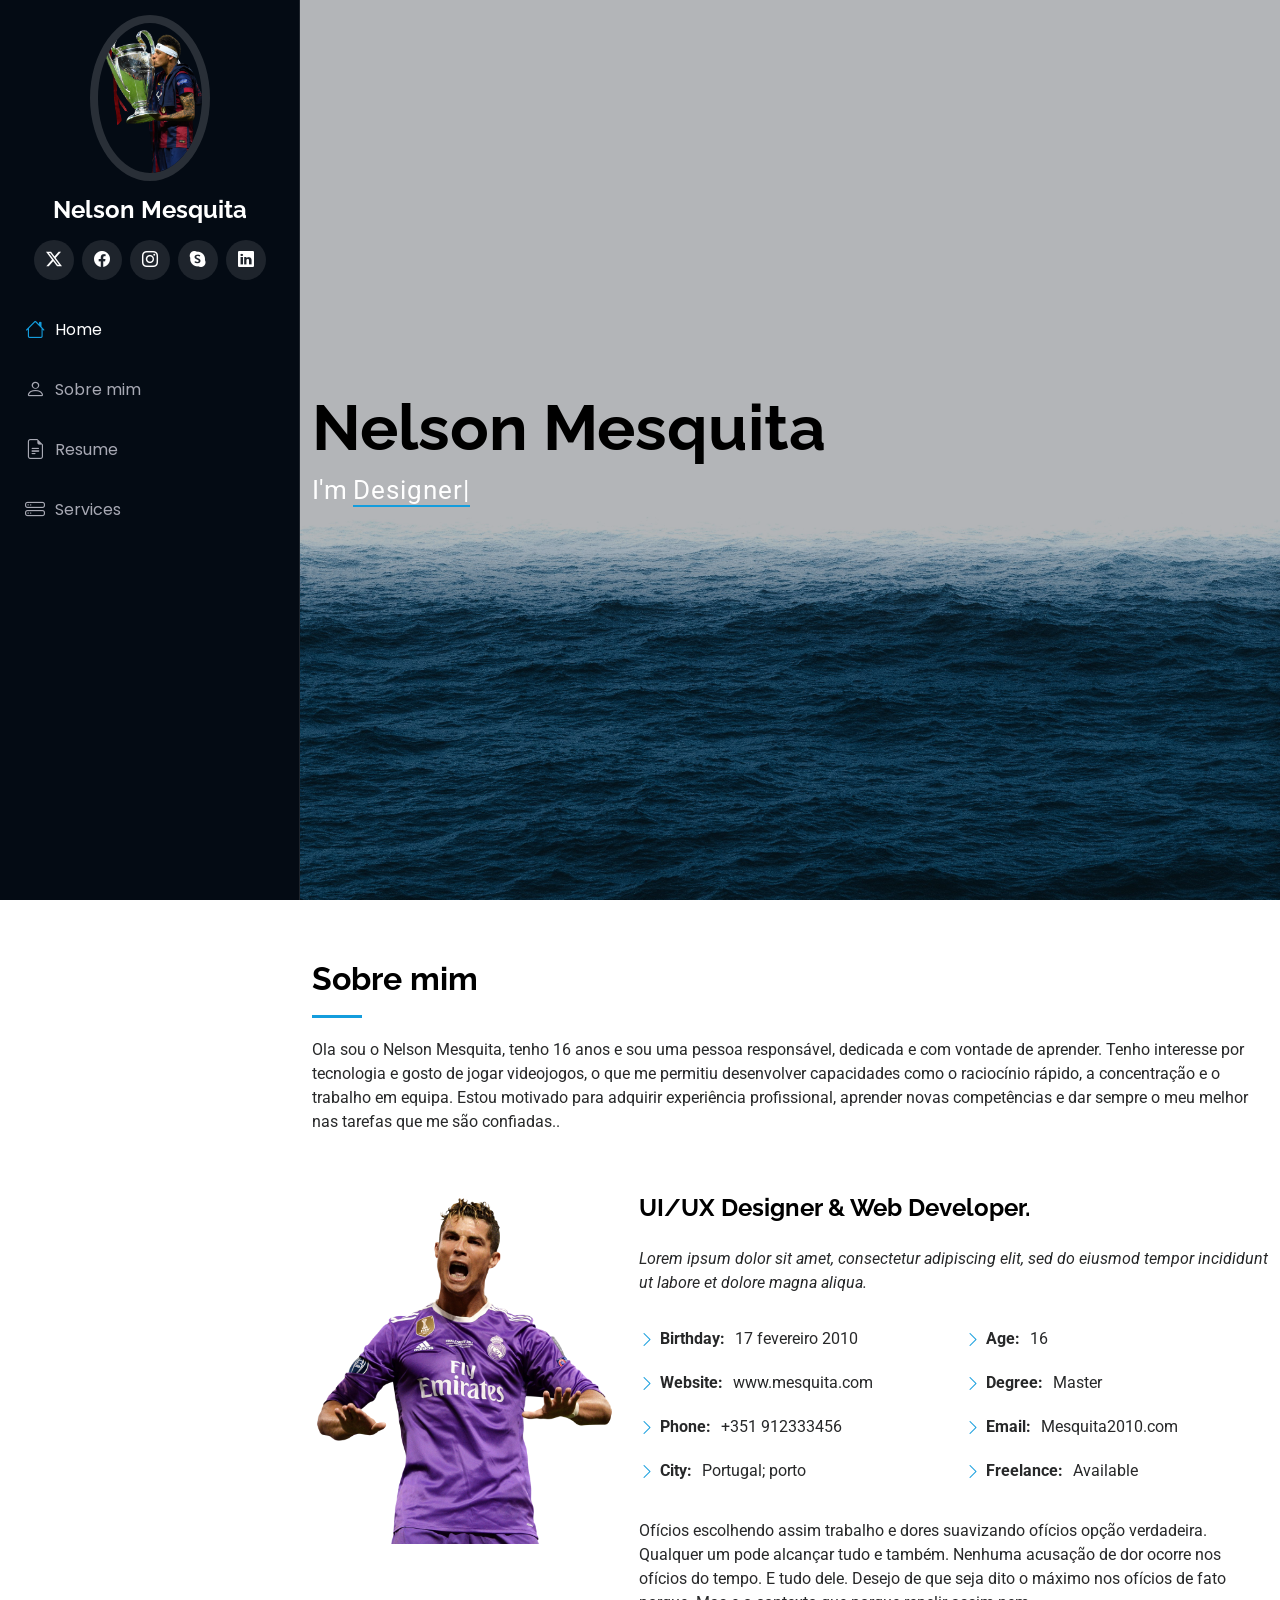
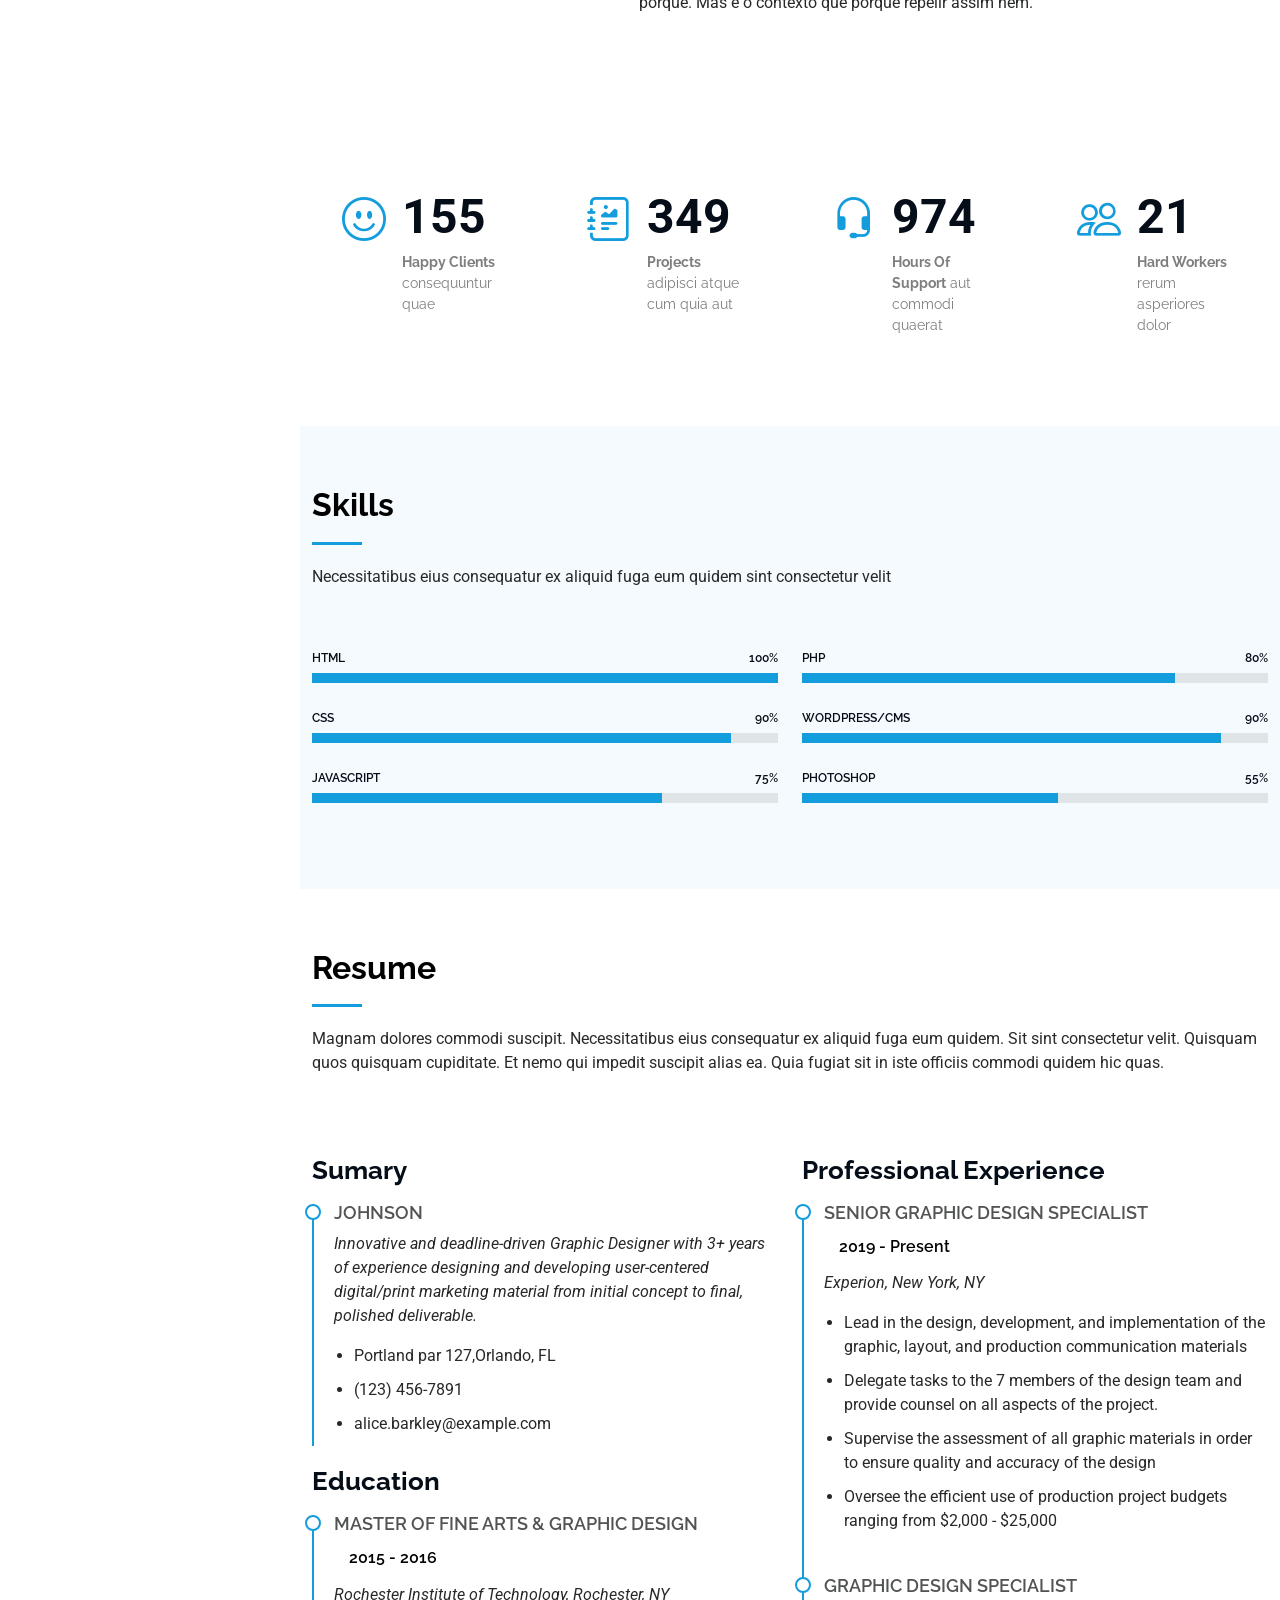
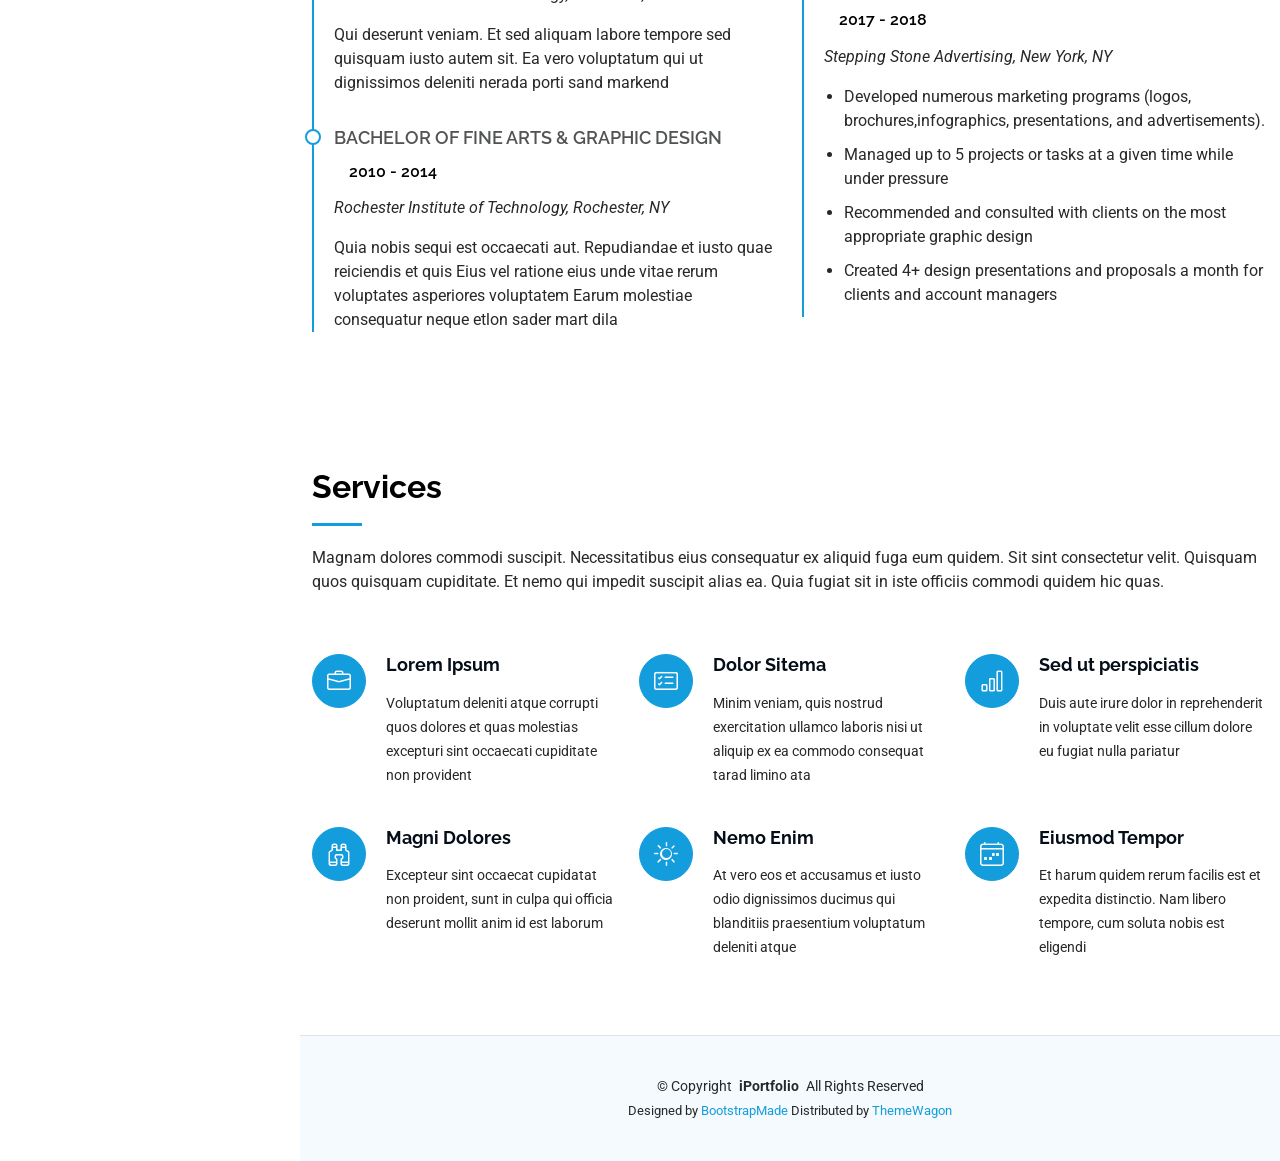
==== commit 7c969d84: "da fdad" ====
--- a/index.html
+++ b/index.html
@@ -9,7 +9,7 @@
   <meta content="" name="keywords">
 
   <!-- Favicons -->
-  <link href="assets/img/favicon.png" rel="icon">
+  <link href="assets/img/favicon2.png" rel="icon">
   <link href="assets/img/apple-touch-icon.png" rel="apple-touch-icon">
 
   <!-- Fonts -->
@@ -42,13 +42,13 @@
     <i class="header-toggle d-xl-none bi bi-list"></i>
 
     <div class="profile-img">
-      <img src="assets/img/my-profile-img.jpg" alt="" class="img-fluid rounded-circle">
+      <img src="assets/img/prefil.png" alt="" class="img-fluid rounded-circle">
     </div>
 
     <a href="index.html" class="logo d-flex align-items-center justify-content-center">
       <!-- Uncomment the line below if you also wish to use an image logo -->
       <!-- <img src="assets/img/logo.png" alt=""> -->
-      <h1 class="sitename">Alex Smith</h1>
+      <h1 class="sitename">Nelson Mesquita</h1>
     </a>
 
     <div class="social-links text-center">
@@ -64,9 +64,7 @@
         <li><a href="#hero" class="active"><i class="bi bi-house navicon"></i>Home</a></li>
         <li><a href="#about"><i class="bi bi-person navicon"></i> Sobre mim</a></li>
         <li><a href="#resume"><i class="bi bi-file-earmark-text navicon"></i> Resume</a></li>
-        <li><a href="#portfolio"><i class="bi bi-images navicon"></i> Portfolio</a></li>
         <li><a href="#services"><i class="bi bi-hdd-stack navicon"></i> Services</a></li>
-        <li><a href="#contact"><i class="bi bi-envelope navicon"></i> Contact</a></li>
       </ul>
     </nav>
 
@@ -77,10 +75,10 @@
     <!-- Hero Section -->
     <section id="hero" class="hero section dark-background">
 
-      <img src="assets/img/hero-bg.jpg" alt="" data-aos="fade-in" class="">
+      <img src="assets/img/peixes.jpg" alt="" data-aos="fade-in" class="">
 
       <div class="container" data-aos="fade-up" data-aos-delay="100">
-        <h2>Alex Smith</h2>
+        <h2>Nelson Mesquita</h2>
         <p>I'm <span class="typed" data-typed-items="Designer, Developer, Freelancer, Photographer">Designer</span><span class="typed-cursor typed-cursor--blink" aria-hidden="true"></span><span class="typed-cursor typed-cursor--blink" aria-hidden="true"></span></p>
       </div>
 
@@ -92,14 +90,14 @@
       <!-- Section Title -->
       <div class="container section-title" data-aos="fade-up">
         <h2>Sobre mim</h2>
-        <p>Magnam dolores commodi suscipit. Necessitatibus eius consequatur ex aliquid fuga eum quidem. Sit sint consectetur velit. Quisquam quos quisquam cupiditate. Et nemo qui impedit suscipit alias ea. Quia fugiat sit in iste officiis commodi quidem hic quas.</p>
+        <p>Ola sou o Nelson Mesquita, tenho 16 anos e sou uma pessoa responsável, dedicada e com vontade de aprender. Tenho interesse por tecnologia e gosto de jogar videojogos, o que me permitiu desenvolver capacidades como o raciocínio rápido, a concentração e o trabalho em equipa. Estou motivado para adquirir experiência profissional, aprender novas competências e dar sempre o meu melhor nas tarefas que me são confiadas..</p>
       </div><!-- End Section Title -->
 
       <div class="container" data-aos="fade-up" data-aos-delay="100">
 
         <div class="row gy-4 justify-content-center">
           <div class="col-lg-4">
-            <img src="assets/img/my-profile-img.jpg" class="img-fluid" alt="">
+            <img src="assets/img/goat.png" class="img-fluid" alt="">
           </div>
           <div class="col-lg-8 content">
             <h2 style="color: black;">UI/UX Designer &amp; Web Developer.</h2>
@@ -110,24 +108,23 @@
             <div class="row">
               <div class="col-lg-6">
                 <ul>
-                  <li><i class="bi bi-chevron-right"></i> <strong>Birthday:</strong> <span>1 May 1995</span></li>
-                  <li><i class="bi bi-chevron-right"></i> <strong>Website:</strong> <span>www.example.com</span></li>
-                  <li><i class="bi bi-chevron-right"></i> <strong>Phone:</strong> <span>+123 456 7890</span></li>
-                  <li><i class="bi bi-chevron-right"></i> <strong>City:</strong> <span>New York, USA</span></li>
+                  <li><i class="bi bi-chevron-right"></i> <strong>Birthday:</strong> <span>17 fevereiro 2010</span></li>
+                  <li><i class="bi bi-chevron-right"></i> <strong>Website:</strong> <span>www.mesquita.com</span></li>
+                  <li><i class="bi bi-chevron-right"></i> <strong>Phone:</strong> <span>+351 912333456</span></li>
+                  <li><i class="bi bi-chevron-right"></i> <strong>City:</strong> <span>Portugal; porto </span></li>
                 </ul>
               </div>
               <div class="col-lg-6">
                 <ul>
-                  <li><i class="bi bi-chevron-right"></i> <strong>Age:</strong> <span>30</span></li>
+                  <li><i class="bi bi-chevron-right"></i> <strong>Age:</strong> <span>16</span></li>
                   <li><i class="bi bi-chevron-right"></i> <strong>Degree:</strong> <span>Master</span></li>
-                  <li><i class="bi bi-chevron-right"></i> <strong>Email:</strong> <span>email@example.com</span></li>
+                  <li><i class="bi bi-chevron-right"></i> <strong>Email:</strong> <span>Mesquita2010.com</span></li>
                   <li><i class="bi bi-chevron-right"></i> <strong>Freelance:</strong> <span>Available</span></li>
                 </ul>
               </div>
             </div>
             <p class="py-3">
-              Officiis eligendi itaque labore et dolorum mollitia officiis optio vero. Quisquam sunt adipisci omnis et ut. Nulla accusantium dolor incidunt officia tempore. Et eius omnis.
-              Cupiditate ut dicta maxime officiis quidem quia. Sed et consectetur qui quia repellendus itaque neque.
+              Ofícios escolhendo assim trabalho e dores suavizando ofícios opção verdadeira. Qualquer um pode alcançar tudo e também. Nenhuma acusação de dor ocorre nos ofícios do tempo. E tudo dele. Desejo de que seja dito o máximo nos ofícios de fato porque. Mas e o contexto que porque repelir assim nem.
             </p>
           </div>
         </div>
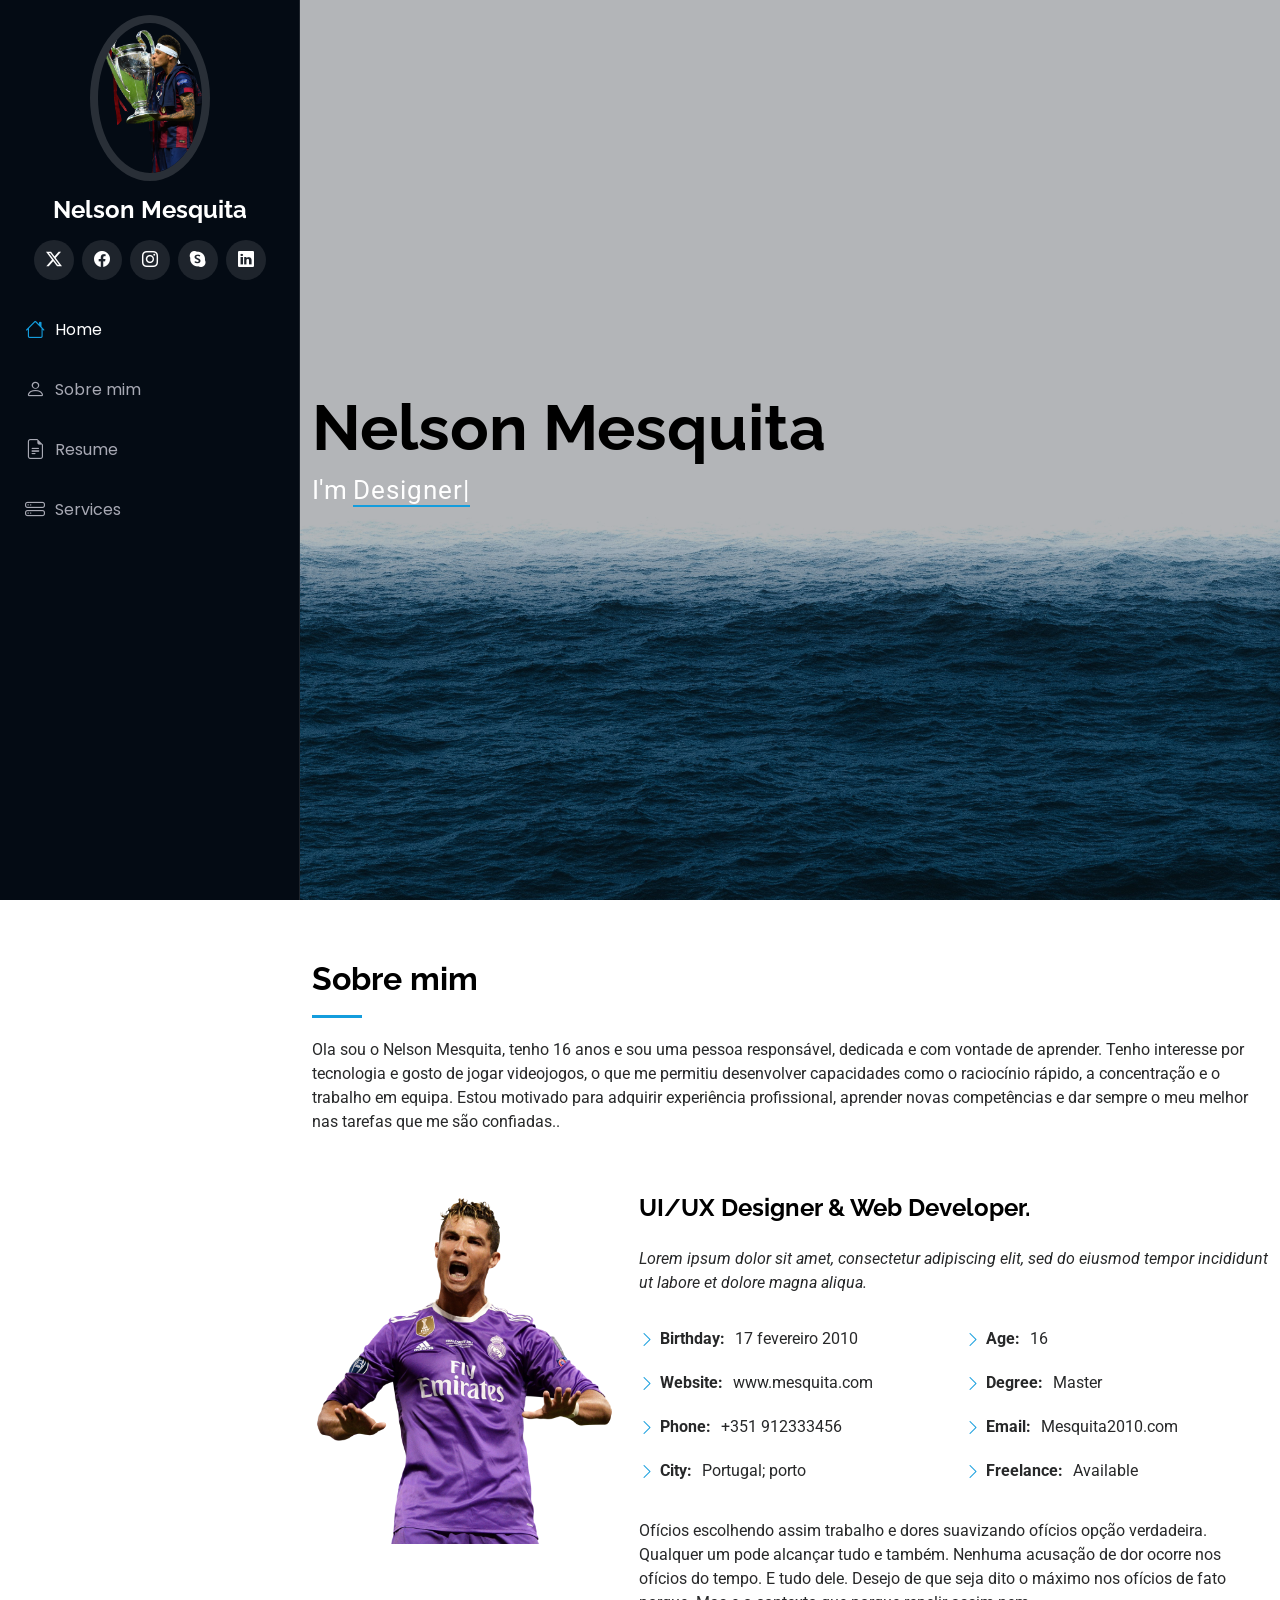
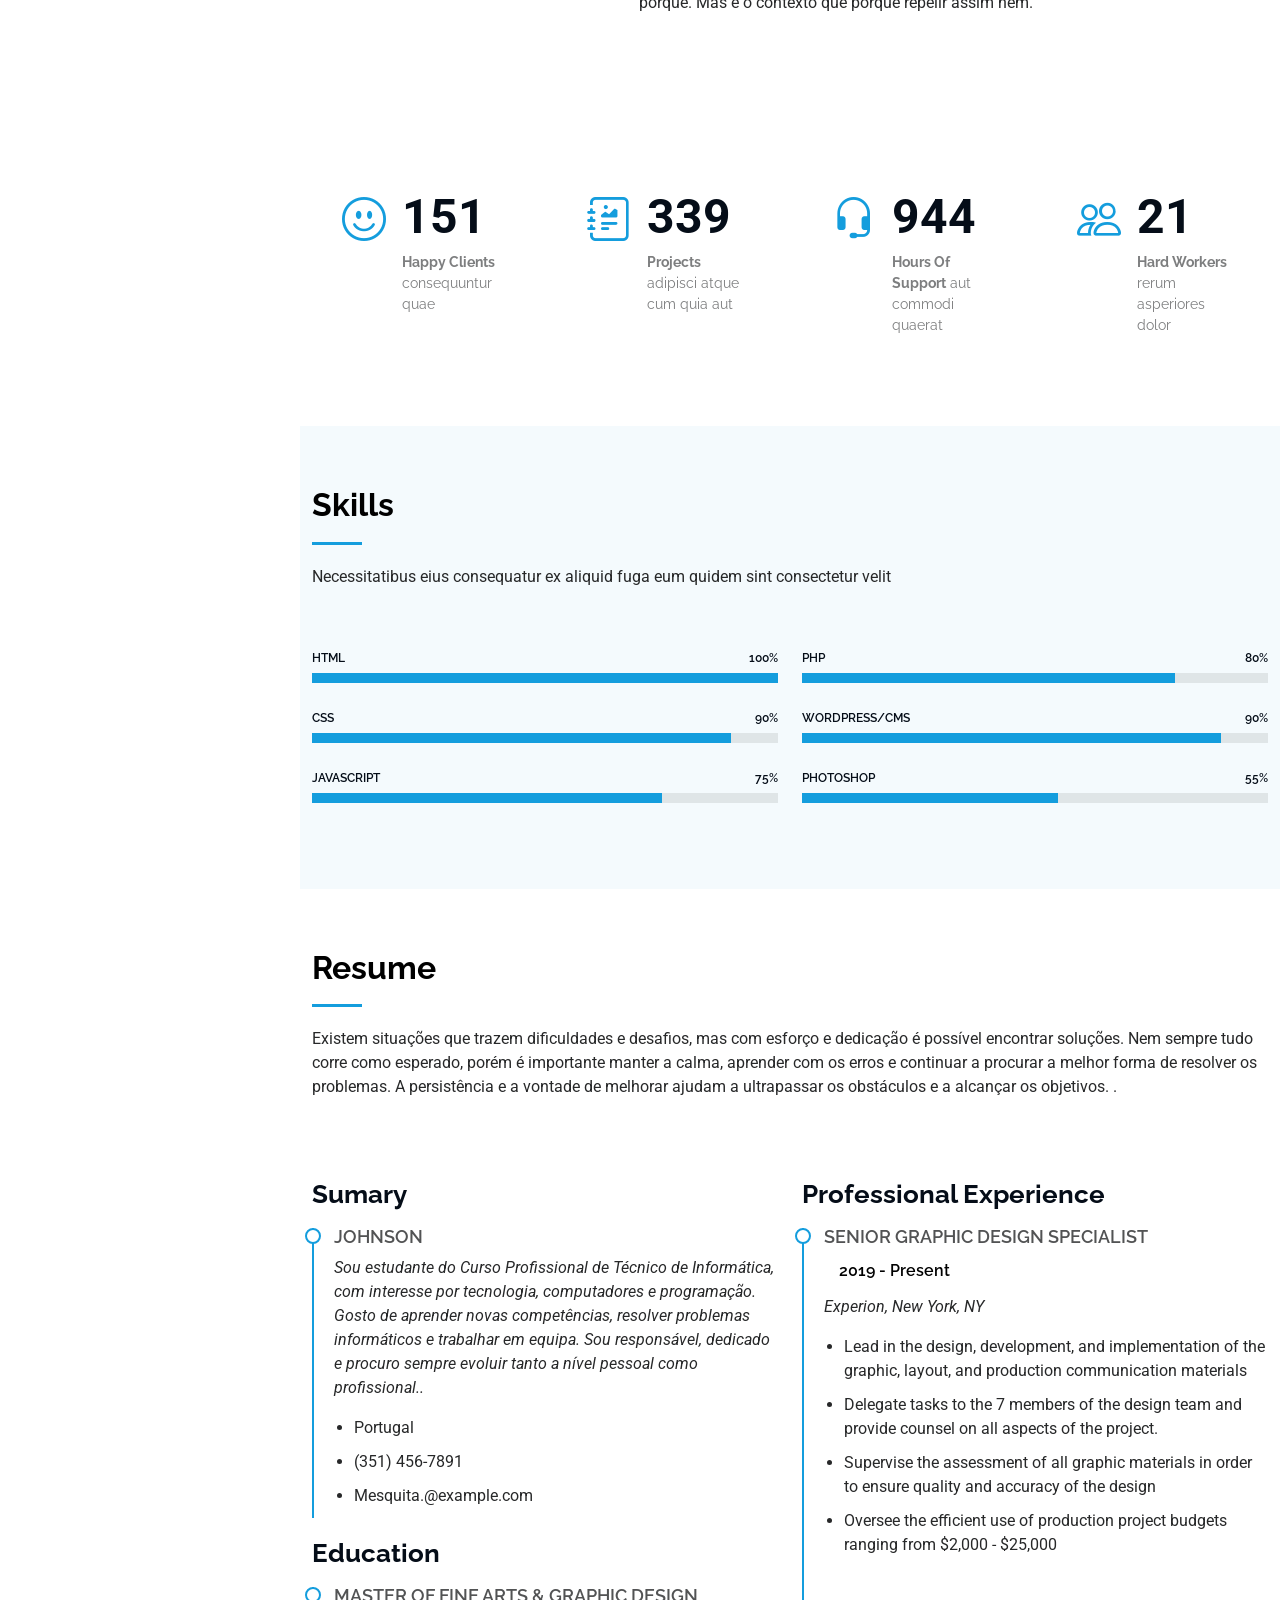
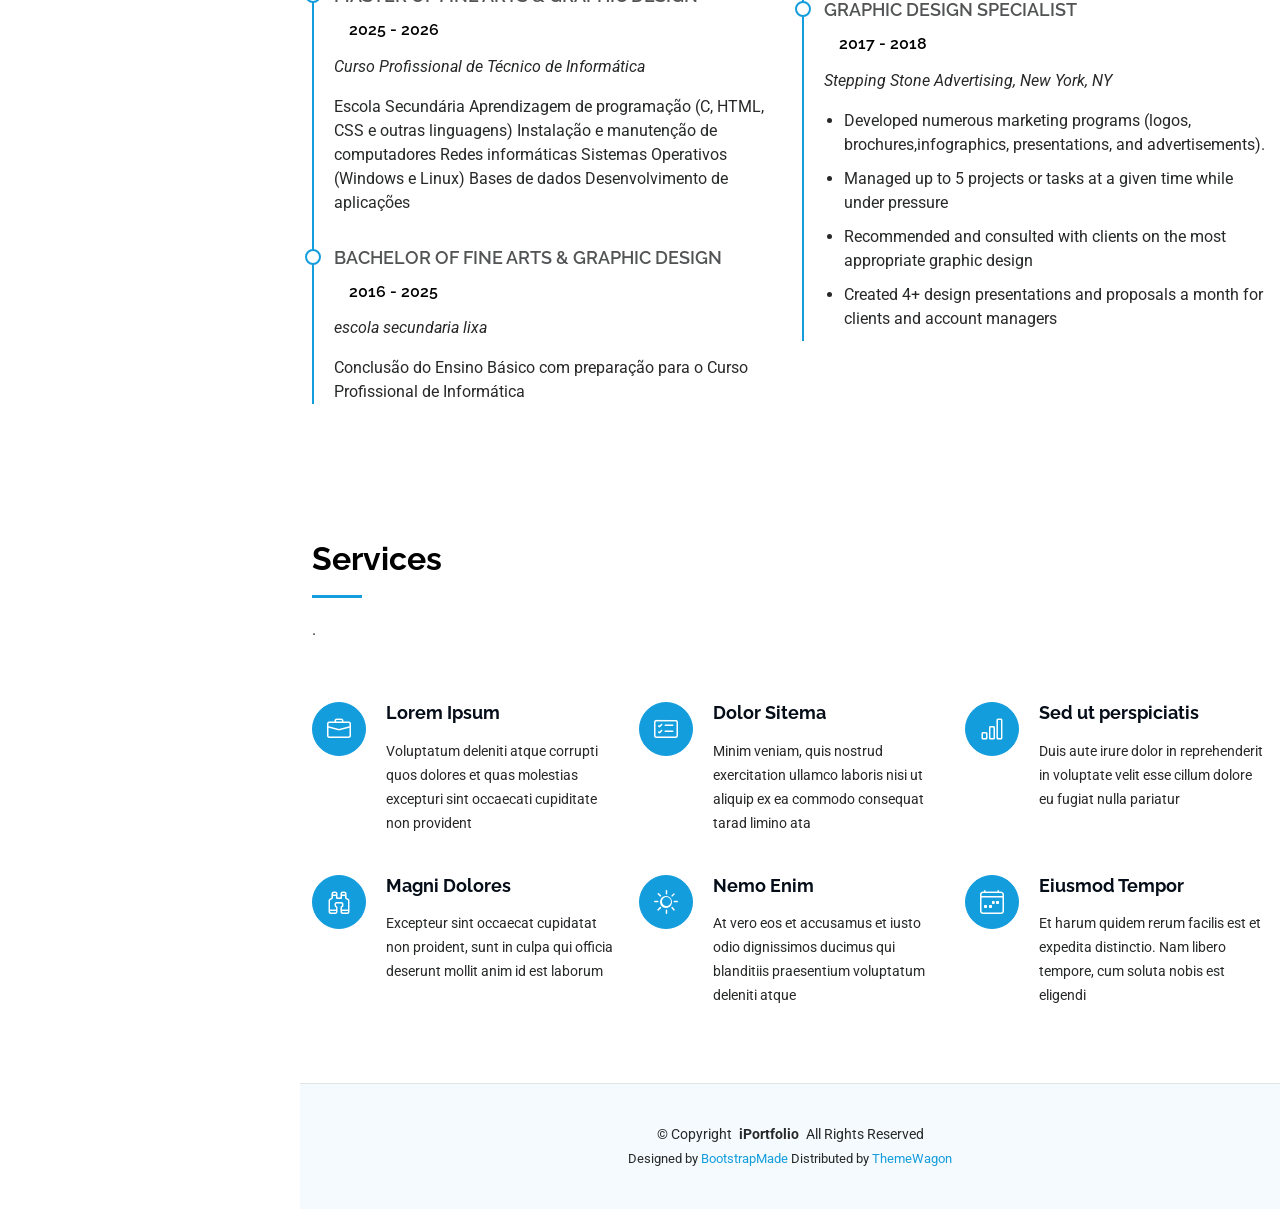
==== commit 0637a7df: "Update index.html" ====
--- a/index.html
+++ b/index.html
@@ -253,7 +253,8 @@
       <!-- Section Title -->
       <div class="container section-title" data-aos="fade-up">
         <h2>Resume</h2>
-        <p>Magnam dolores commodi suscipit. Necessitatibus eius consequatur ex aliquid fuga eum quidem. Sit sint consectetur velit. Quisquam quos quisquam cupiditate. Et nemo qui impedit suscipit alias ea. Quia fugiat sit in iste officiis commodi quidem hic quas.</p>
+        <p>Existem situações que trazem dificuldades e desafios, mas com esforço e dedicação é possível encontrar soluções. Nem sempre tudo corre como esperado, porém é importante manter a calma, aprender com os erros e continuar a procurar a melhor forma de resolver os problemas. A persistência e a vontade de melhorar ajudam a ultrapassar os obstáculos e a alcançar os objetivos.
+ .</p>
       </div><!-- End Section Title -->
 
       <div class="container">
@@ -265,27 +266,27 @@
 
             <div class="resume-item pb-0">
               <h4>Johnson</h4>
-              <p><em>Innovative and deadline-driven Graphic Designer with 3+ years of experience designing and developing user-centered digital/print marketing material from initial concept to final, polished deliverable.</em></p>
+              <p><em>Sou estudante do Curso Profissional de Técnico de Informática, com interesse por tecnologia, computadores e programação. Gosto de aprender novas competências, resolver problemas informáticos e trabalhar em equipa. Sou responsável, dedicado e procuro sempre evoluir tanto a nível pessoal como profissional..</em></p>
               <ul>
-                <li>Portland par 127,Orlando, FL</li>
-                <li>(123) 456-7891</li>
-                <li>alice.barkley@example.com</li>
+                <li>Portugal</li>
+                <li>(351) 456-7891</li>
+                <li>Mesquita.@example.com</li>
               </ul>
             </div><!-- Edn Resume Item -->
 
             <h3 class="resume-title">Education</h3>
             <div class="resume-item">
               <h4>Master of Fine Arts &amp; Graphic Design</h4>
-              <h5>2015 - 2016</h5>
-              <p><em>Rochester Institute of Technology, Rochester, NY</em></p>
-              <p>Qui deserunt veniam. Et sed aliquam labore tempore sed quisquam iusto autem sit. Ea vero voluptatum qui ut dignissimos deleniti nerada porti sand markend</p>
+              <h5>2025 - 2026</h5>
+              <p><em>Curso Profissional de Técnico de Informática</em></p>
+              <p>Escola Secundária  Aprendizagem de programação (C, HTML, CSS e outras linguagens) Instalação e manutenção de computadores Redes informáticas Sistemas Operativos (Windows e Linux) Bases de dados Desenvolvimento de aplicações</p>
             </div><!-- Edn Resume Item -->
 
             <div class="resume-item">
               <h4>Bachelor of Fine Arts &amp; Graphic Design</h4>
-              <h5>2010 - 2014</h5>
-              <p><em>Rochester Institute of Technology, Rochester, NY</em></p>
-              <p>Quia nobis sequi est occaecati aut. Repudiandae et iusto quae reiciendis et quis Eius vel ratione eius unde vitae rerum voluptates asperiores voluptatem Earum molestiae consequatur neque etlon sader mart dila</p>
+              <h5>2016 - 2025</h5>
+              <p><em>escola secundaria lixa </em></p>
+              <p>Conclusão do Ensino Básico com preparação para o Curso Profissional de Informática</p>
             </div><!-- Edn Resume Item -->
 
           </div>
@@ -330,7 +331,7 @@
       <!-- Section Title -->
       <div class="container section-title" data-aos="fade-up">
         <h2>Services</h2>
-        <p>Magnam dolores commodi suscipit. Necessitatibus eius consequatur ex aliquid fuga eum quidem. Sit sint consectetur velit. Quisquam quos quisquam cupiditate. Et nemo qui impedit suscipit alias ea. Quia fugiat sit in iste officiis commodi quidem hic quas.</p>
+        <p>.</p>
       </div><!-- End Section Title -->
 
       <div class="container">
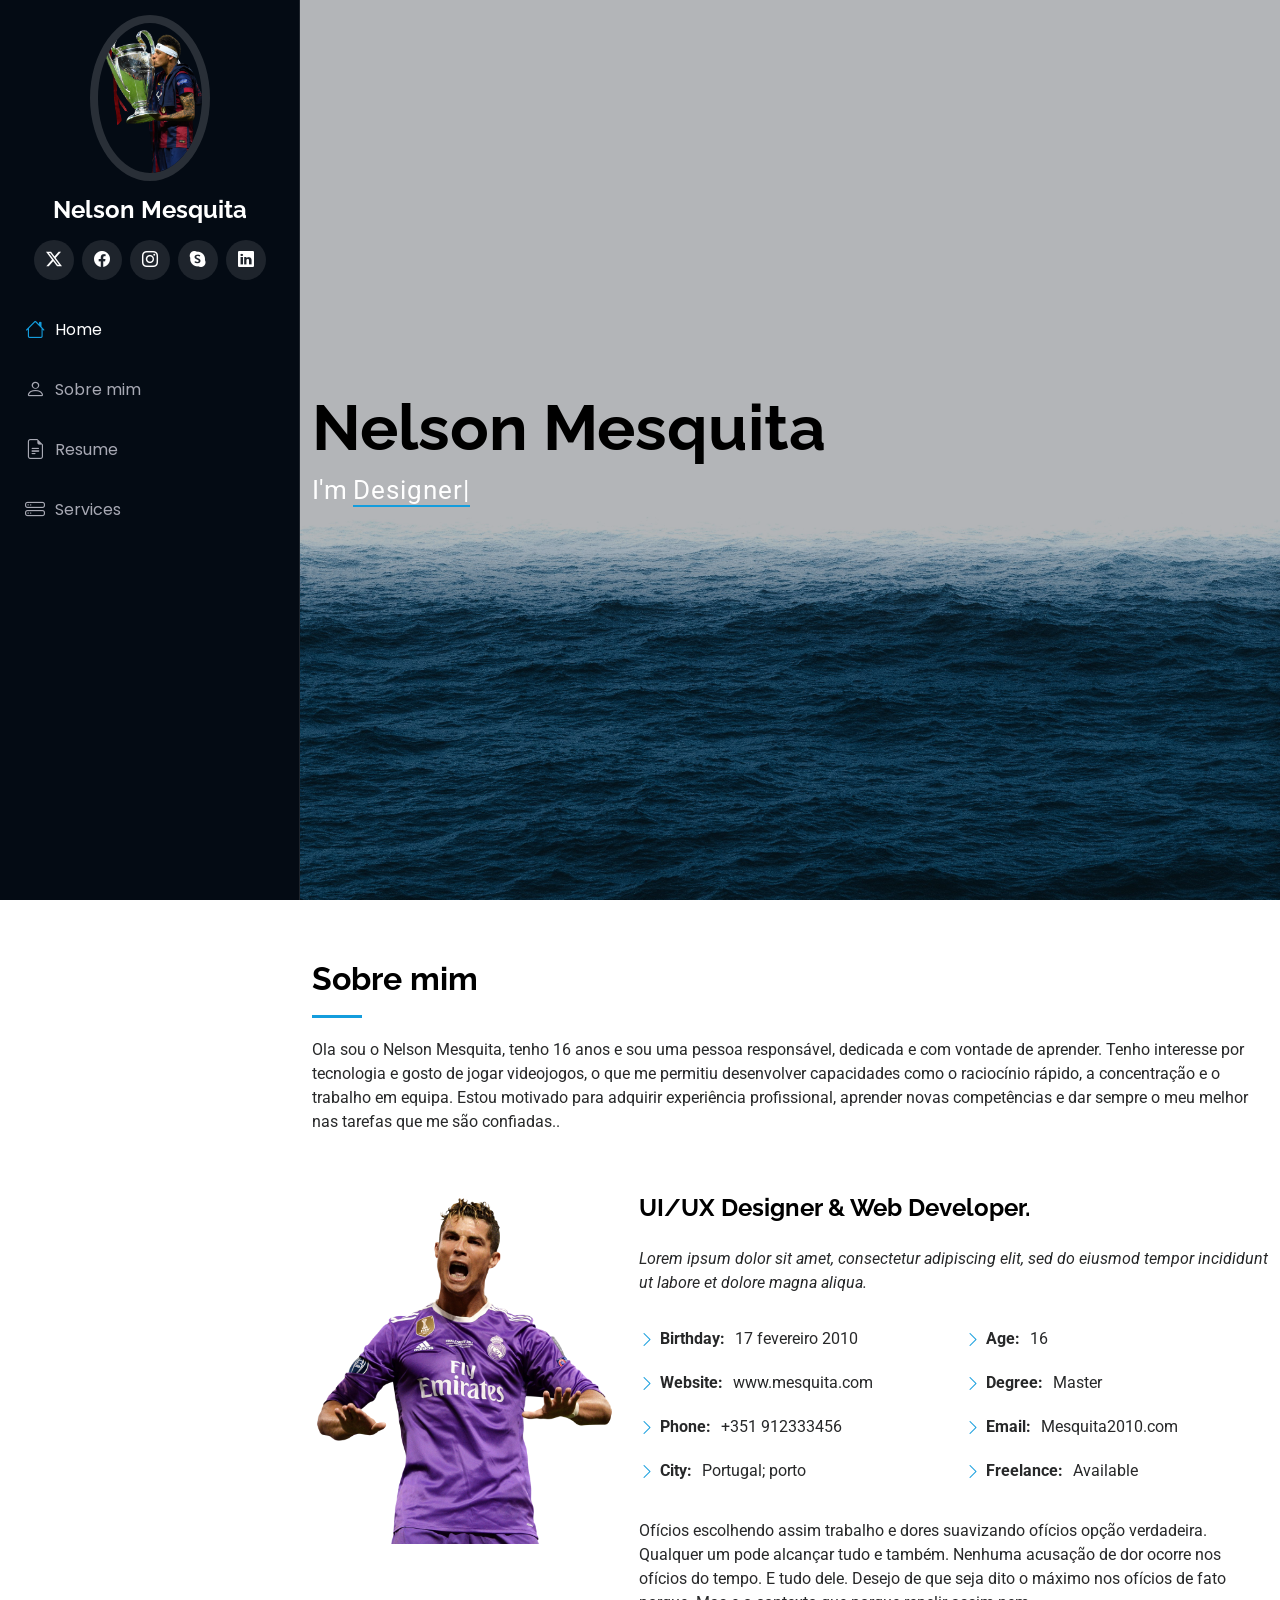
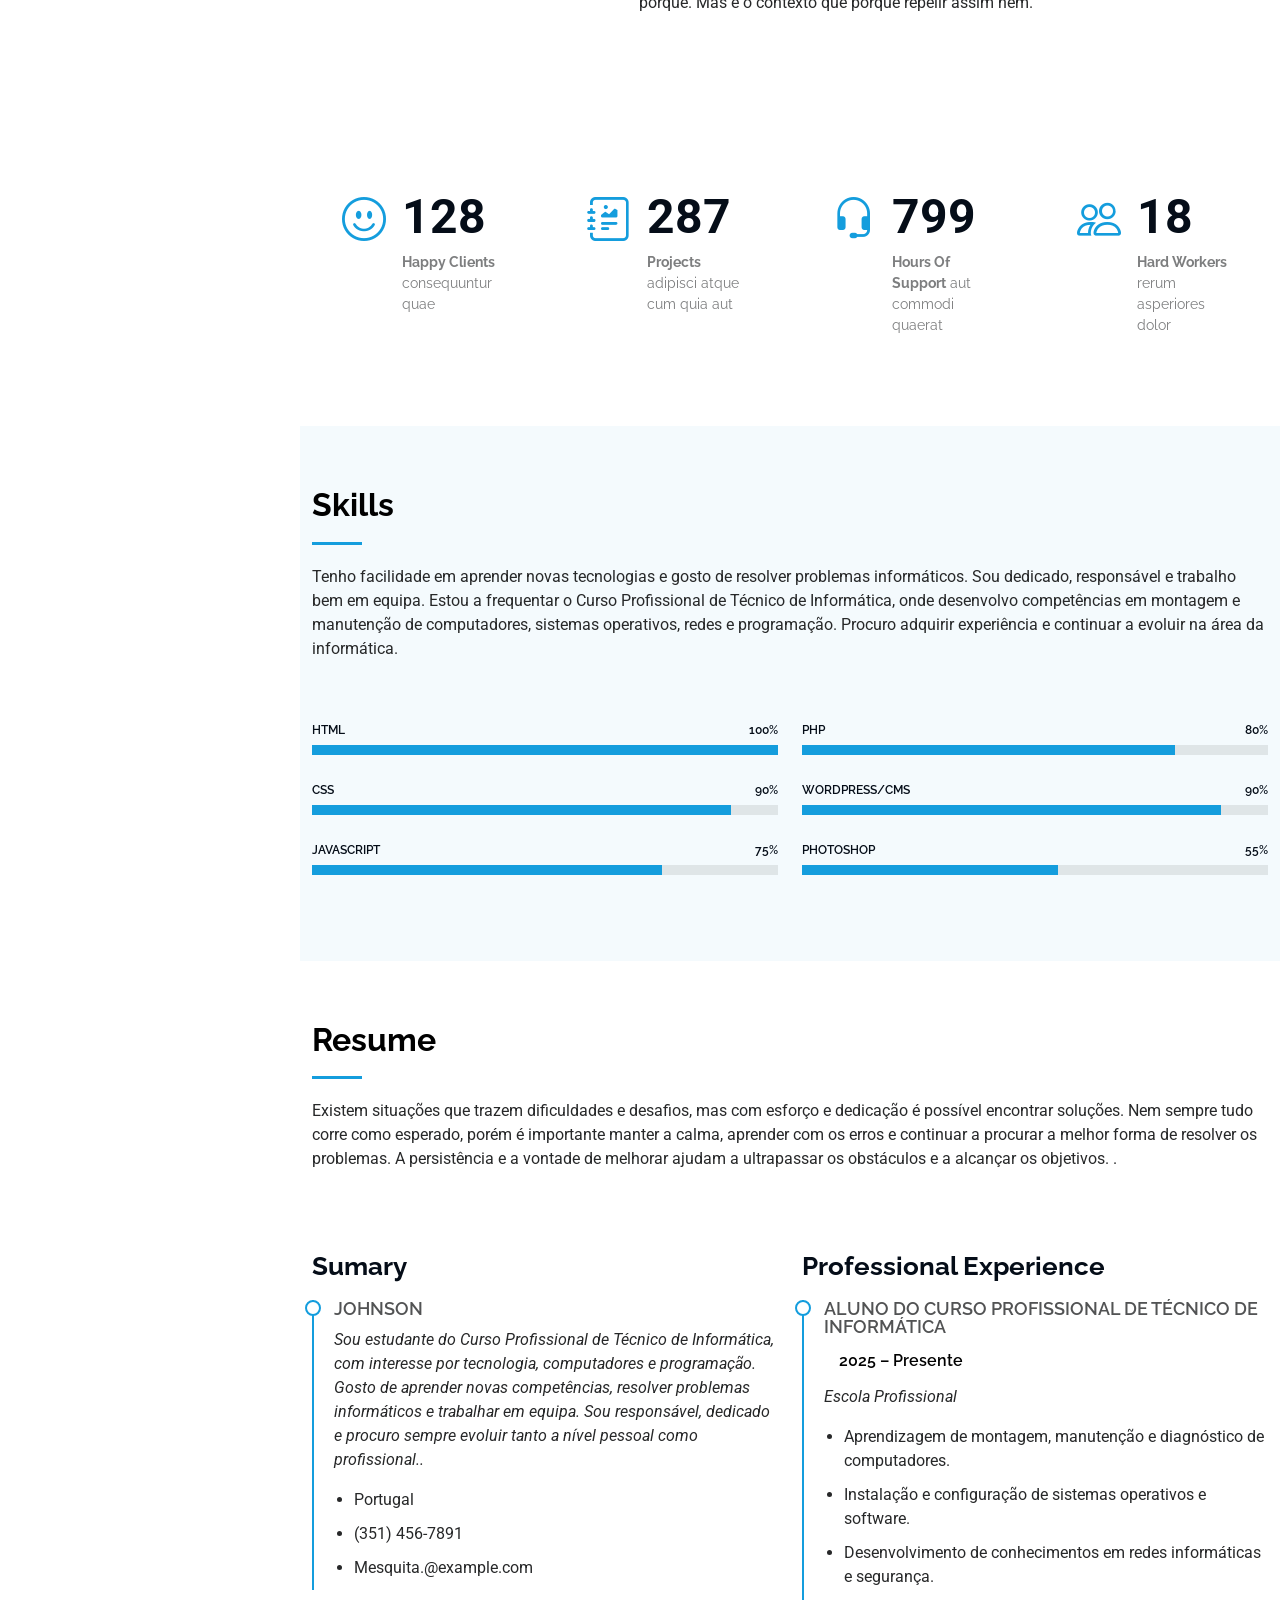
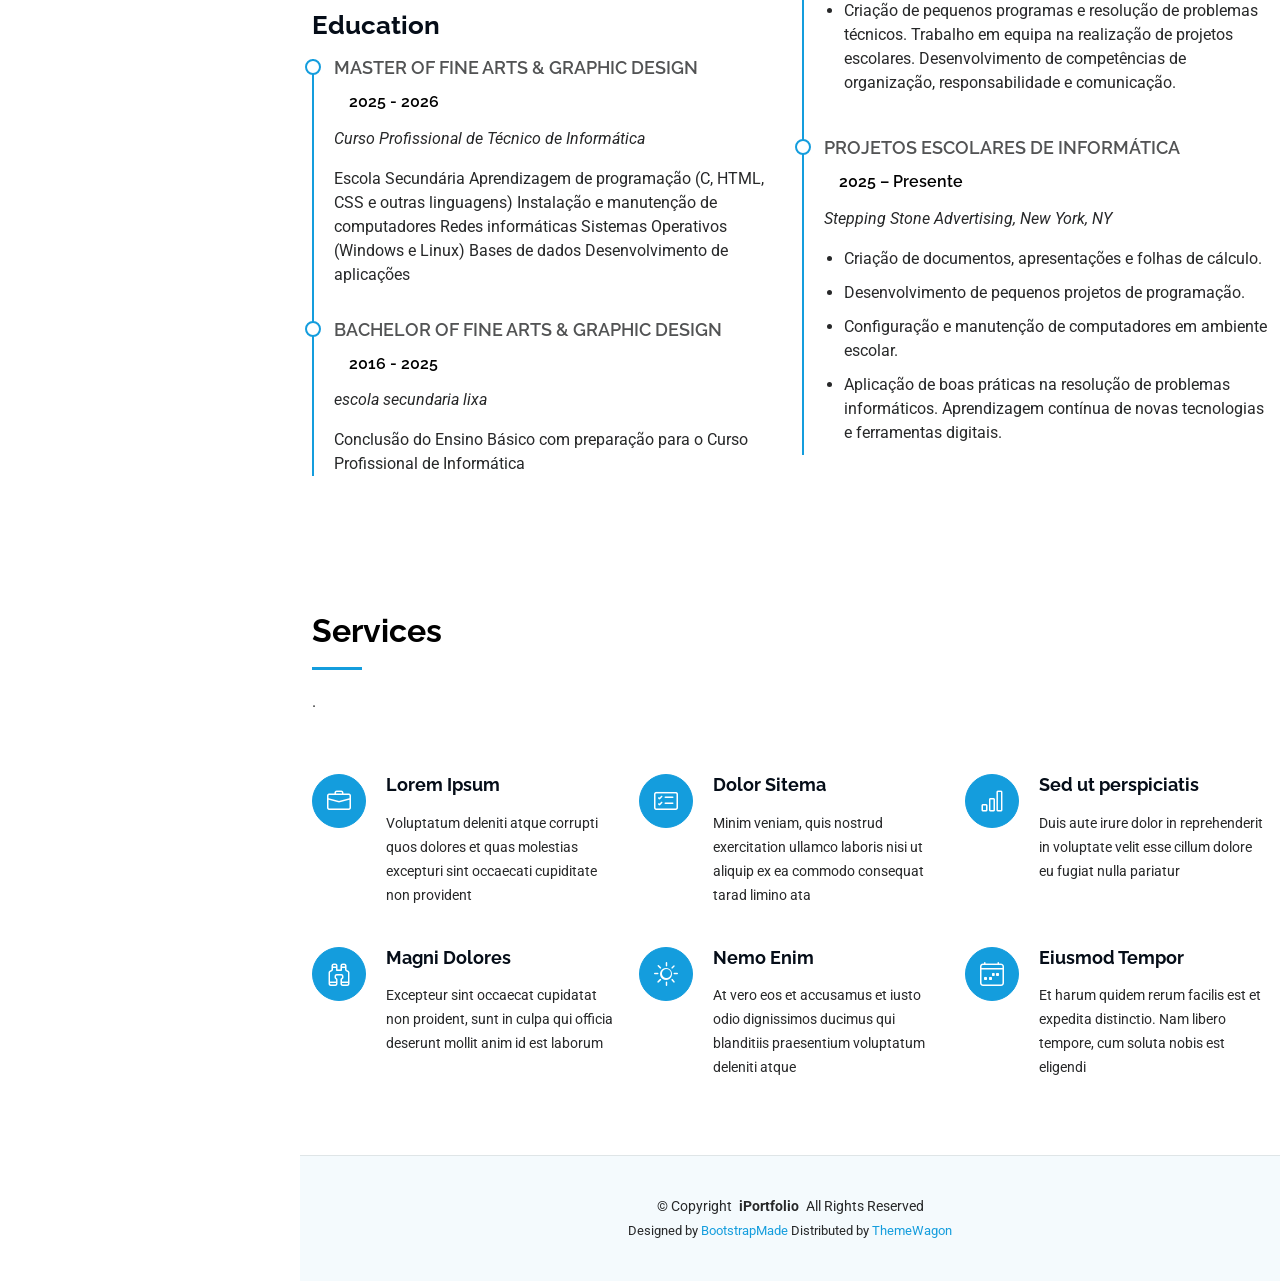
==== commit b96f59a4: "Update index.html" ====
--- a/index.html
+++ b/index.html
@@ -184,7 +184,8 @@
       <!-- Section Title -->
       <div class="container section-title" data-aos="fade-up">
         <h2>Skills</h2>
-        <p>Necessitatibus eius consequatur ex aliquid fuga eum quidem sint consectetur velit</p>
+        <p>Tenho facilidade em aprender novas tecnologias e gosto de resolver problemas informáticos. Sou dedicado, responsável e trabalho bem em equipa. Estou a frequentar o Curso Profissional de Técnico de Informática, onde desenvolvo competências em montagem e manutenção de computadores, sistemas operativos, redes e programação. Procuro adquirir experiência e continuar a evoluir na área da informática.
+</p>
       </div><!-- End Section Title -->
 
       <div class="container" data-aos="fade-up" data-aos-delay="100">
@@ -294,26 +295,29 @@
           <div class="col-lg-6" data-aos="fade-up" data-aos-delay="200">
             <h3 class="resume-title">Professional Experience</h3>
             <div class="resume-item">
-              <h4>Senior graphic design specialist</h4>
-              <h5>2019 - Present</h5>
-              <p><em>Experion, New York, NY </em></p>
+              <h4>Aluno do Curso Profissional de Técnico de Informática</h4>
+              <h5>2025 – Presente</h5>
+              <p><em>Escola Profissional </em></p>
               <ul>
-                <li>Lead in the design, development, and implementation of the graphic, layout, and production communication materials</li>
-                <li>Delegate tasks to the 7 members of the design team and provide counsel on all aspects of the project. </li>
-                <li>Supervise the assessment of all graphic materials in order to ensure quality and accuracy of the design</li>
-                <li>Oversee the efficient use of production project budgets ranging from $2,000 - $25,000</li>
+                <li>Aprendizagem de montagem, manutenção e diagnóstico de computadores.</li>
+                <li>Instalação e configuração de sistemas operativos e software. </li>
+                <li>Desenvolvimento de conhecimentos em redes informáticas e segurança.</li>
+                <li>Criação de pequenos programas e resolução de problemas técnicos.
+Trabalho em equipa na realização de projetos escolares.
+Desenvolvimento de competências de organização, responsabilidade e comunicação.</li>
               </ul>
             </div><!-- Edn Resume Item -->
 
             <div class="resume-item">
-              <h4>Graphic design specialist</h4>
-              <h5>2017 - 2018</h5>
+              <h4>Projetos Escolares de Informática</h4>
+              <h5>2025 – Presente</h5>
               <p><em>Stepping Stone Advertising, New York, NY</em></p>
               <ul>
-                <li>Developed numerous marketing programs (logos, brochures,infographics, presentations, and advertisements).</li>
-                <li>Managed up to 5 projects or tasks at a given time while under pressure</li>
-                <li>Recommended and consulted with clients on the most appropriate graphic design</li>
-                <li>Created 4+ design presentations and proposals a month for clients and account managers</li>
+                <li>Criação de documentos, apresentações e folhas de cálculo.</li>
+                <li>Desenvolvimento de pequenos projetos de programação.</li>
+                <li>Configuração e manutenção de computadores em ambiente escolar.</li>
+                <li>Aplicação de boas práticas na resolução de problemas informáticos.
+Aprendizagem contínua de novas tecnologias e ferramentas digitais.</li>
               </ul>
             </div><!-- Edn Resume Item -->
 
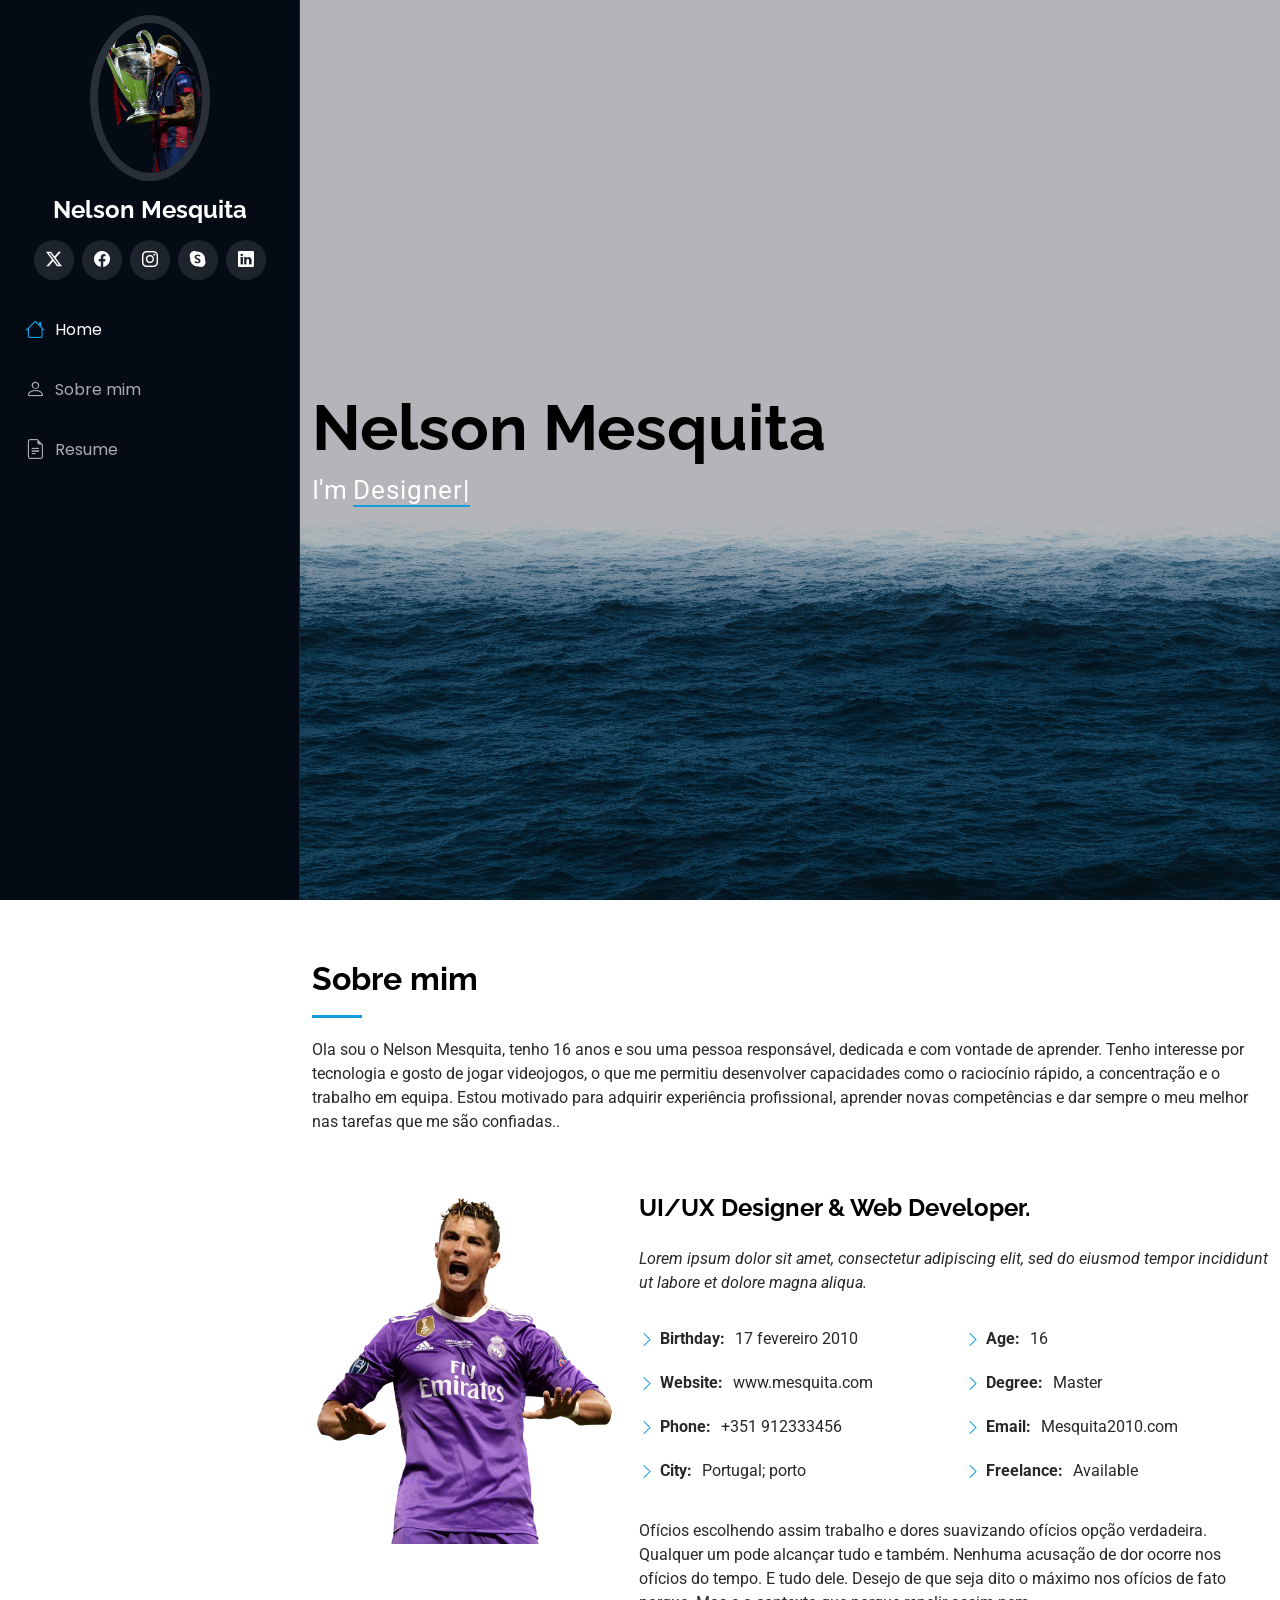
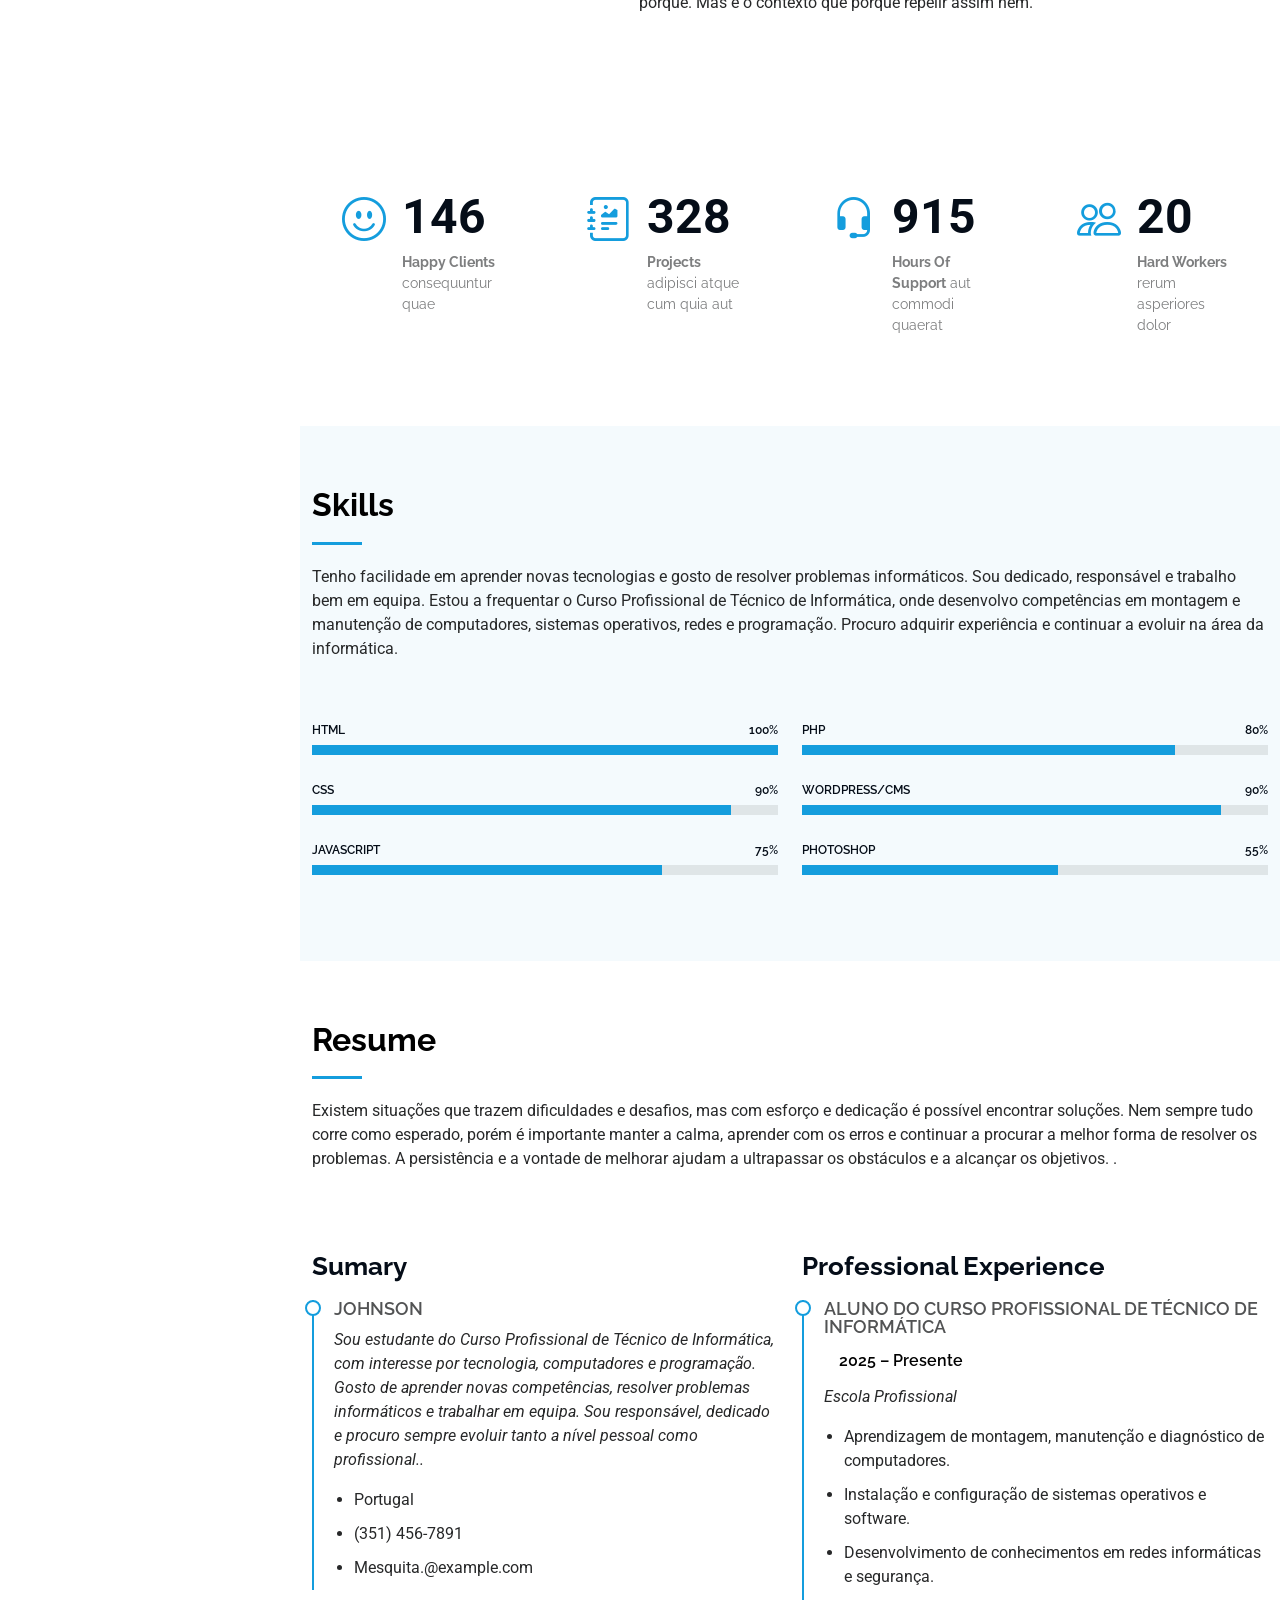
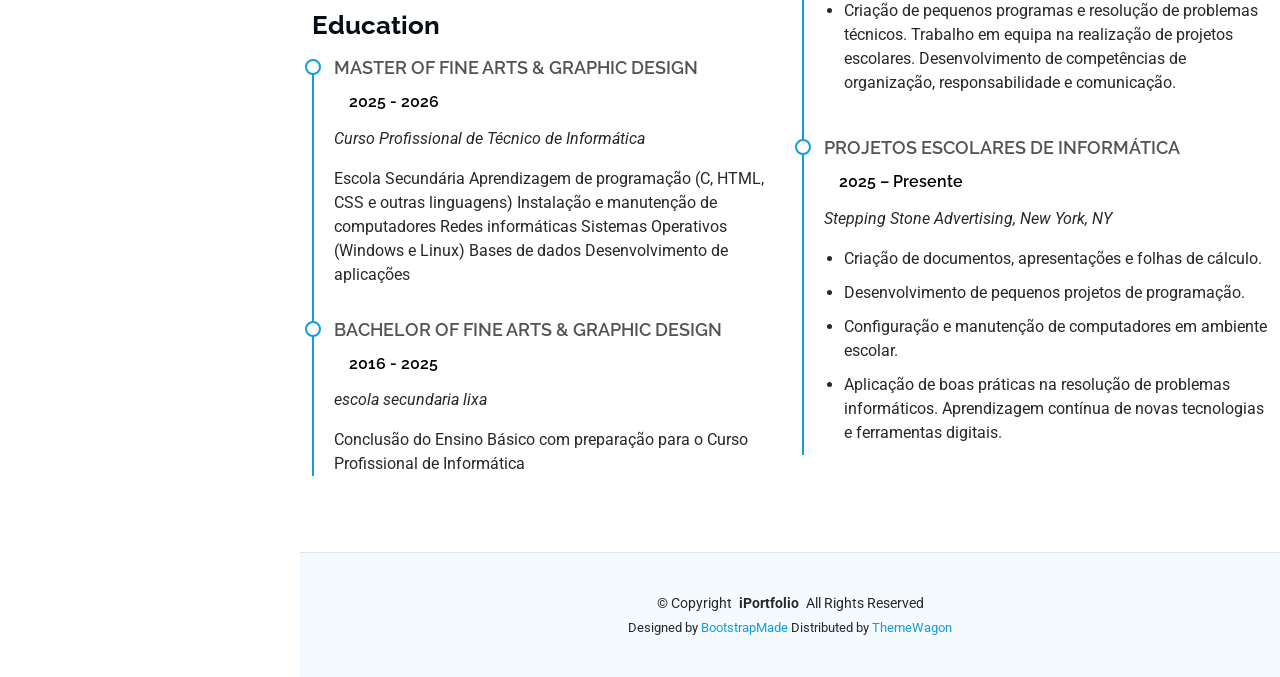
==== commit 653a087d: "Update index.html" ====
--- a/index.html
+++ b/index.html
@@ -64,7 +64,6 @@
         <li><a href="#hero" class="active"><i class="bi bi-house navicon"></i>Home</a></li>
         <li><a href="#about"><i class="bi bi-person navicon"></i> Sobre mim</a></li>
         <li><a href="#resume"><i class="bi bi-file-earmark-text navicon"></i> Resume</a></li>
-        <li><a href="#services"><i class="bi bi-hdd-stack navicon"></i> Services</a></li>
       </ul>
     </nav>
 
@@ -328,76 +327,7 @@
       </div>
 
     </section><!-- /Resume Section -->
-
-    <!-- Services Section -->
-    <section id="services" class="services section">
-
-      <!-- Section Title -->
-      <div class="container section-title" data-aos="fade-up">
-        <h2>Services</h2>
-        <p>.</p>
-      </div><!-- End Section Title -->
-
-      <div class="container">
-
-        <div class="row gy-4">
-
-          <div class="col-lg-4 col-md-6 service-item d-flex" data-aos="fade-up" data-aos-delay="100">
-            <div class="icon flex-shrink-0"><i class="bi bi-briefcase"></i></div>
-            <div>
-              <h4 class="title"><a href="service-details.html" class="stretched-link">Lorem Ipsum</a></h4>
-              <p class="description">Voluptatum deleniti atque corrupti quos dolores et quas molestias excepturi sint occaecati cupiditate non provident</p>
-            </div>
-          </div>
-          <!-- End Service Item -->
-
-          <div class="col-lg-4 col-md-6 service-item d-flex" data-aos="fade-up" data-aos-delay="200">
-            <div class="icon flex-shrink-0"><i class="bi bi-card-checklist"></i></div>
-            <div>
-              <h4 class="title"><a href="service-details.html" class="stretched-link">Dolor Sitema</a></h4>
-              <p class="description">Minim veniam, quis nostrud exercitation ullamco laboris nisi ut aliquip ex ea commodo consequat tarad limino ata</p>
-            </div>
-          </div><!-- End Service Item -->
-
-          <div class="col-lg-4 col-md-6 service-item d-flex" data-aos="fade-up" data-aos-delay="300">
-            <div class="icon flex-shrink-0"><i class="bi bi-bar-chart"></i></div>
-            <div>
-              <h4 class="title"><a href="service-details.html" class="stretched-link">Sed ut perspiciatis</a></h4>
-              <p class="description">Duis aute irure dolor in reprehenderit in voluptate velit esse cillum dolore eu fugiat nulla pariatur</p>
-            </div>
-          </div><!-- End Service Item -->
-
-          <div class="col-lg-4 col-md-6 service-item d-flex" data-aos="fade-up" data-aos-delay="400">
-            <div class="icon flex-shrink-0"><i class="bi bi-binoculars"></i></div>
-            <div>
-              <h4 class="title"><a href="service-details.html" class="stretched-link">Magni Dolores</a></h4>
-              <p class="description">Excepteur sint occaecat cupidatat non proident, sunt in culpa qui officia deserunt mollit anim id est laborum</p>
-            </div>
-          </div><!-- End Service Item -->
-
-          <div class="col-lg-4 col-md-6 service-item d-flex" data-aos="fade-up" data-aos-delay="500">
-            <div class="icon flex-shrink-0"><i class="bi bi-brightness-high"></i></div>
-            <div>
-              <h4 class="title"><a href="service-details.html" class="stretched-link">Nemo Enim</a></h4>
-              <p class="description">At vero eos et accusamus et iusto odio dignissimos ducimus qui blanditiis praesentium voluptatum deleniti atque</p>
-            </div>
-          </div><!-- End Service Item -->
-
-          <div class="col-lg-4 col-md-6 service-item d-flex" data-aos="fade-up" data-aos-delay="600">
-            <div class="icon flex-shrink-0"><i class="bi bi-calendar4-week"></i></div>
-            <div>
-              <h4 class="title"><a href="service-details.html" class="stretched-link">Eiusmod Tempor</a></h4>
-              <p class="description">Et harum quidem rerum facilis est et expedita distinctio. Nam libero tempore, cum soluta nobis est eligendi</p>
-            </div>
-          </div><!-- End Service Item -->
-
-        </div>
-
-      </div>
-
-    </section><!-- /Services Section -->
   </main>
-
   <footer id="footer" class="footer position-relative light-background">
 
     <div class="container">
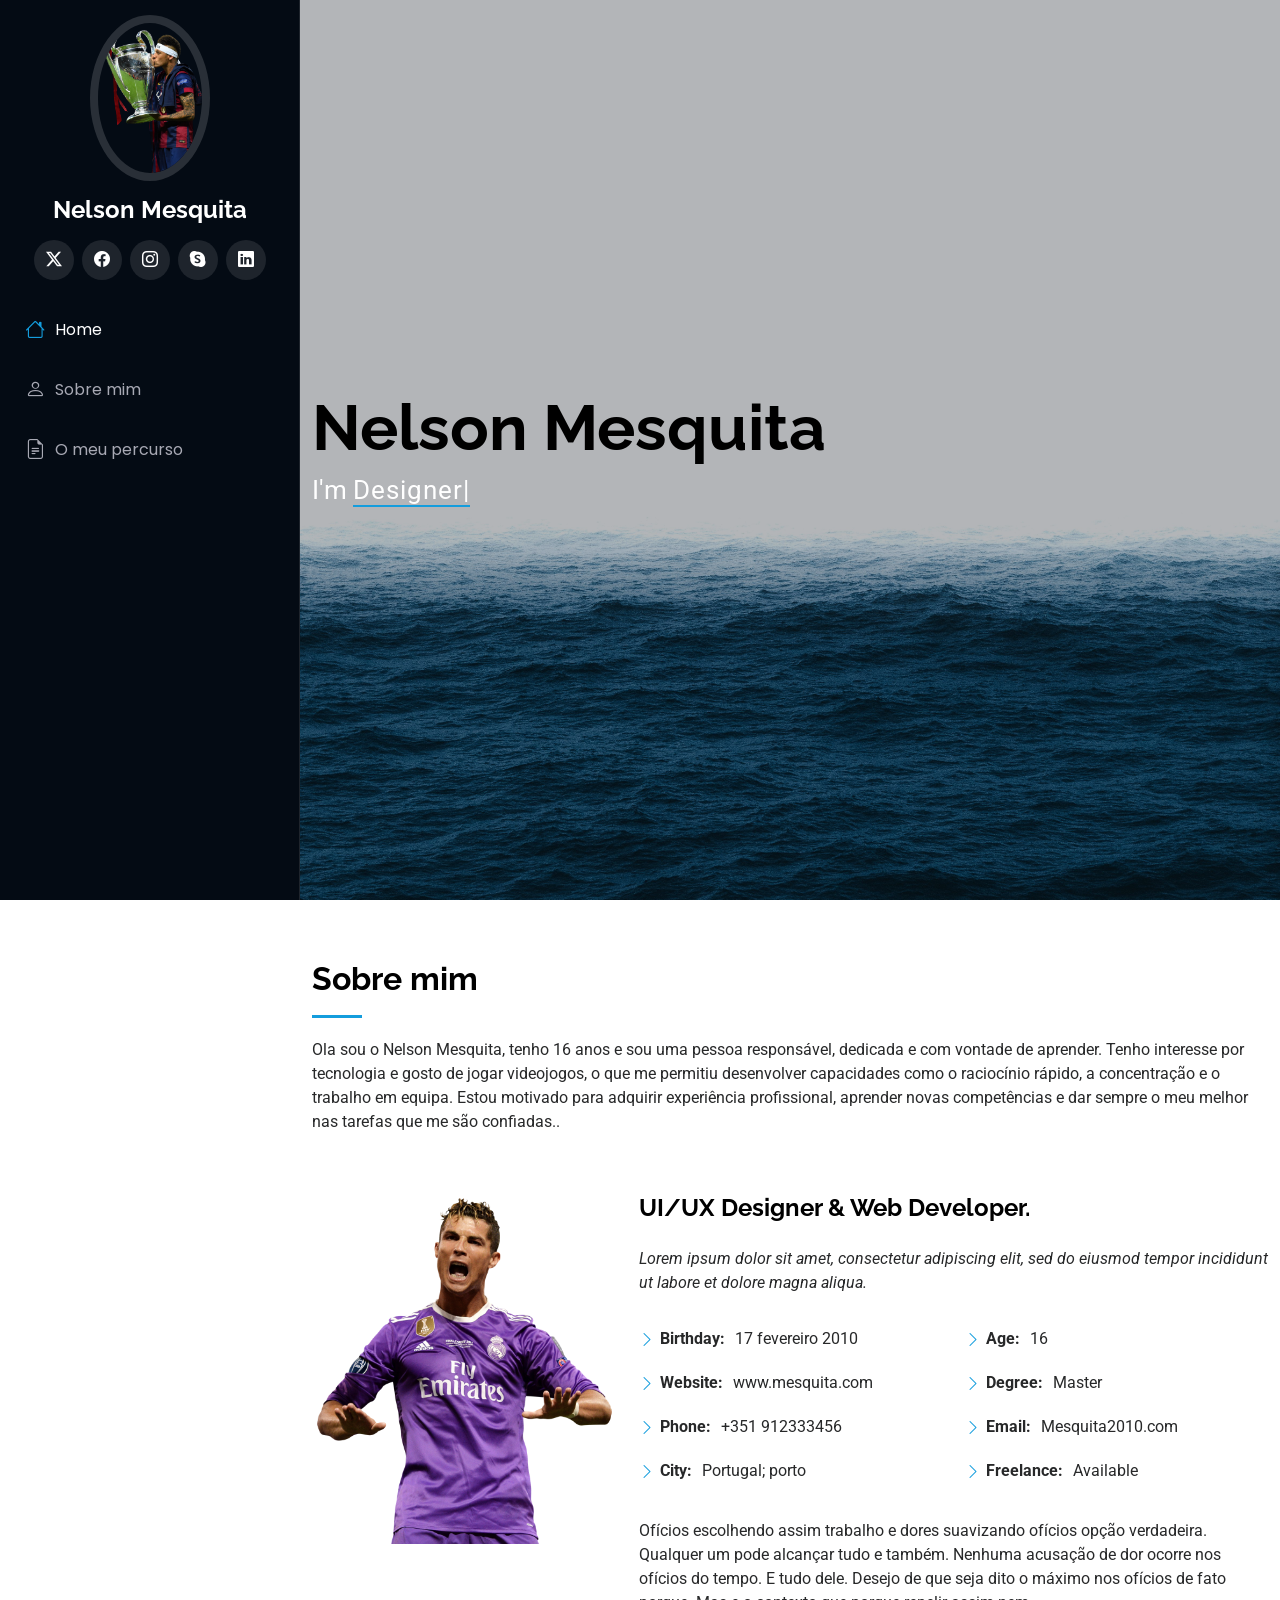
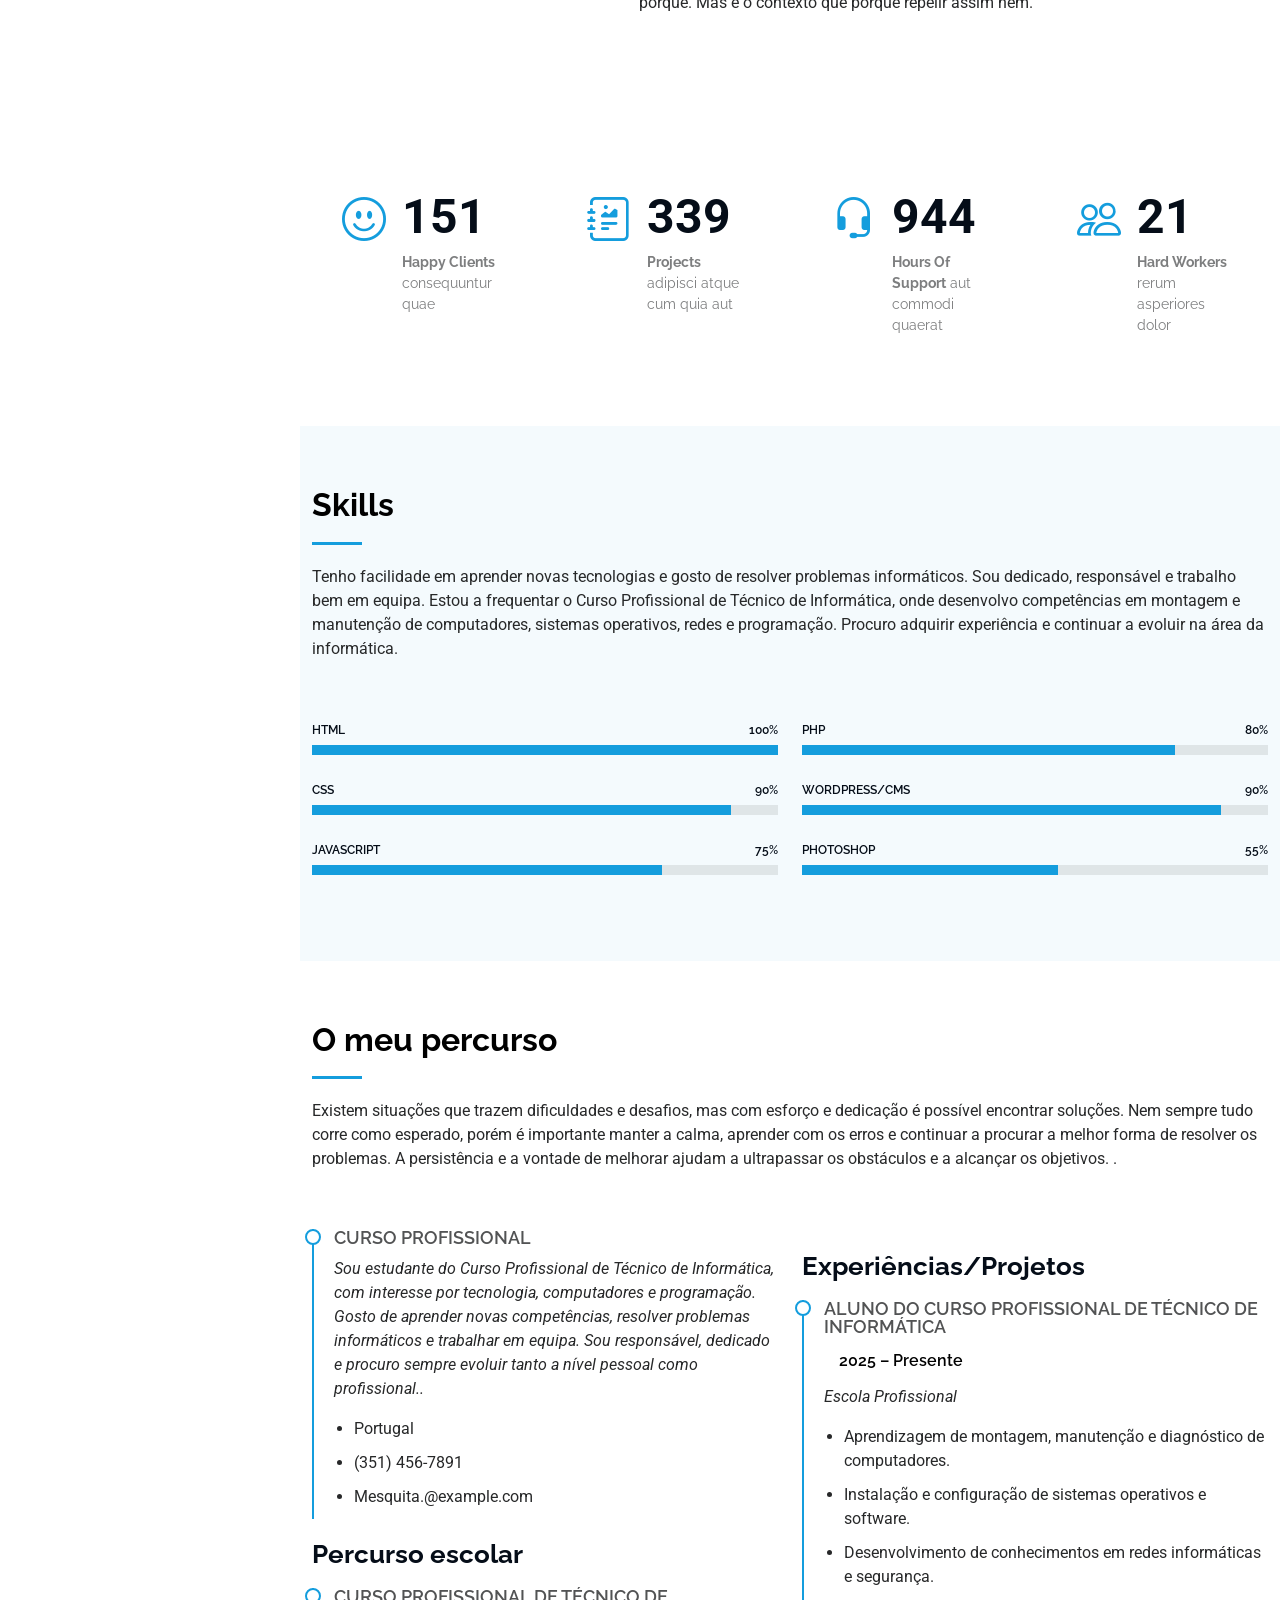
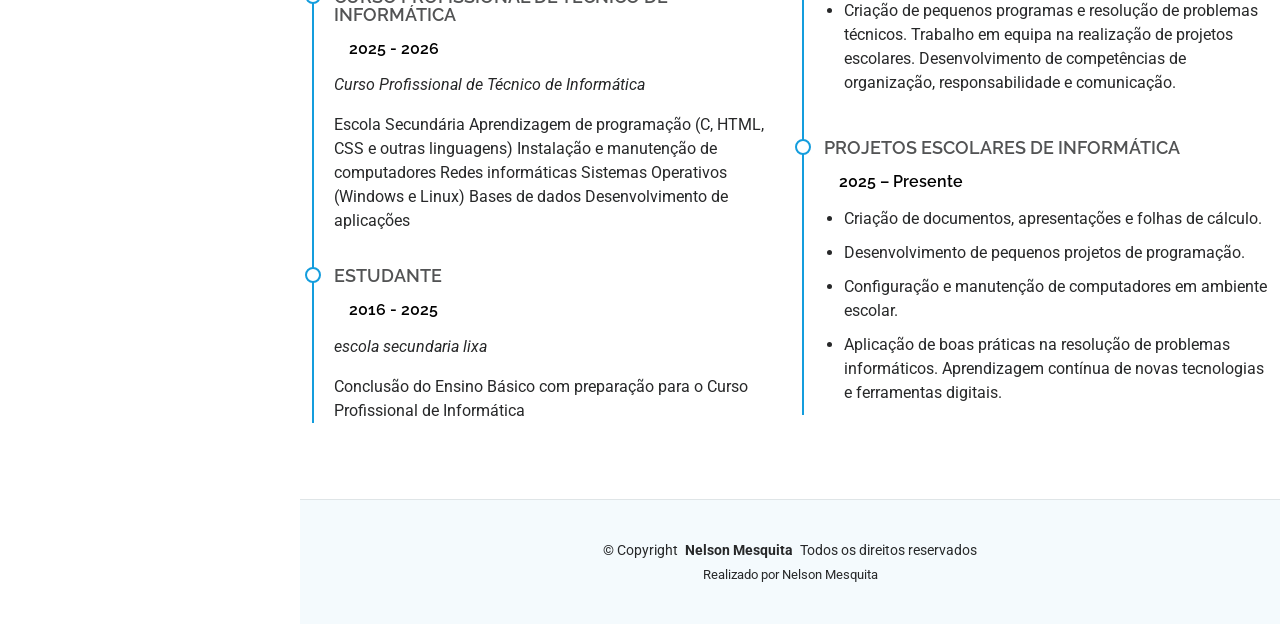
==== commit 2756d7c8: "Update index.html" ====
--- a/index.html
+++ b/index.html
@@ -63,7 +63,7 @@
       <ul>
         <li><a href="#hero" class="active"><i class="bi bi-house navicon"></i>Home</a></li>
         <li><a href="#about"><i class="bi bi-person navicon"></i> Sobre mim</a></li>
-        <li><a href="#resume"><i class="bi bi-file-earmark-text navicon"></i> Resume</a></li>
+        <li><a href="#resume"><i class="bi bi-file-earmark-text navicon"></i>O meu percurso</a></li>
       </ul>
     </nav>
 
@@ -252,7 +252,7 @@
 
       <!-- Section Title -->
       <div class="container section-title" data-aos="fade-up">
-        <h2>Resume</h2>
+        <h2>O meu percurso</h2>
         <p>Existem situações que trazem dificuldades e desafios, mas com esforço e dedicação é possível encontrar soluções. Nem sempre tudo corre como esperado, porém é importante manter a calma, aprender com os erros e continuar a procurar a melhor forma de resolver os problemas. A persistência e a vontade de melhorar ajudam a ultrapassar os obstáculos e a alcançar os objetivos.
  .</p>
       </div><!-- End Section Title -->
@@ -262,10 +262,10 @@
         <div class="row">
 
           <div class="col-lg-6" data-aos="fade-up" data-aos-delay="100">
-            <h3 class="resume-title">Sumary</h3>
+        
 
             <div class="resume-item pb-0">
-              <h4>Johnson</h4>
+              <h4>Curso Profissional</h4>
               <p><em>Sou estudante do Curso Profissional de Técnico de Informática, com interesse por tecnologia, computadores e programação. Gosto de aprender novas competências, resolver problemas informáticos e trabalhar em equipa. Sou responsável, dedicado e procuro sempre evoluir tanto a nível pessoal como profissional..</em></p>
               <ul>
                 <li>Portugal</li>
@@ -274,16 +274,16 @@
               </ul>
             </div><!-- Edn Resume Item -->
 
-            <h3 class="resume-title">Education</h3>
+            <h3 class="resume-title">Percurso escolar </h3>
             <div class="resume-item">
-              <h4>Master of Fine Arts &amp; Graphic Design</h4>
+              <h4>Curso Profissional de técnico de Informática</h4>
               <h5>2025 - 2026</h5>
               <p><em>Curso Profissional de Técnico de Informática</em></p>
               <p>Escola Secundária  Aprendizagem de programação (C, HTML, CSS e outras linguagens) Instalação e manutenção de computadores Redes informáticas Sistemas Operativos (Windows e Linux) Bases de dados Desenvolvimento de aplicações</p>
             </div><!-- Edn Resume Item -->
 
             <div class="resume-item">
-              <h4>Bachelor of Fine Arts &amp; Graphic Design</h4>
+              <h4>Estudante </h4>
               <h5>2016 - 2025</h5>
               <p><em>escola secundaria lixa </em></p>
               <p>Conclusão do Ensino Básico com preparação para o Curso Profissional de Informática</p>
@@ -292,7 +292,7 @@
           </div>
 
           <div class="col-lg-6" data-aos="fade-up" data-aos-delay="200">
-            <h3 class="resume-title">Professional Experience</h3>
+            <h3 class="resume-title">Experiências/Projetos </h3>
             <div class="resume-item">
               <h4>Aluno do Curso Profissional de Técnico de Informática</h4>
               <h5>2025 – Presente</h5>
@@ -310,7 +310,7 @@
             <div class="resume-item">
               <h4>Projetos Escolares de Informática</h4>
               <h5>2025 – Presente</h5>
-              <p><em>Stepping Stone Advertising, New York, NY</em></p>
+              
               <ul>
                 <li>Criação de documentos, apresentações e folhas de cálculo.</li>
                 <li>Desenvolvimento de pequenos projetos de programação.</li>
@@ -332,14 +332,10 @@
 
     <div class="container">
       <div class="copyright text-center ">
-        <p>© <span>Copyright</span> <strong class="px-1 sitename">iPortfolio</strong> <span>All Rights Reserved</span></p>
+        <p>© <span>Copyright</span> <strong class="px-1 sitename">Nelson Mesquita</strong> <span>Todos os direitos reservados </span></p>
       </div>
       <div class="credits">
-        <!-- All the links in the footer should remain intact. -->
-        <!-- You can delete the links only if you've purchased the pro version. -->
-        <!-- Licensing information: https://bootstrapmade.com/license/ -->
-        <!-- Purchase the pro version with working PHP/AJAX contact form: [buy-url] -->
-        Designed by <a href="https://bootstrapmade.com/">BootstrapMade</a> Distributed by <a href="https://themewagon.com">ThemeWagon</a>
+      Realizado por Nelson Mesquita 
       </div>
     </div>
 
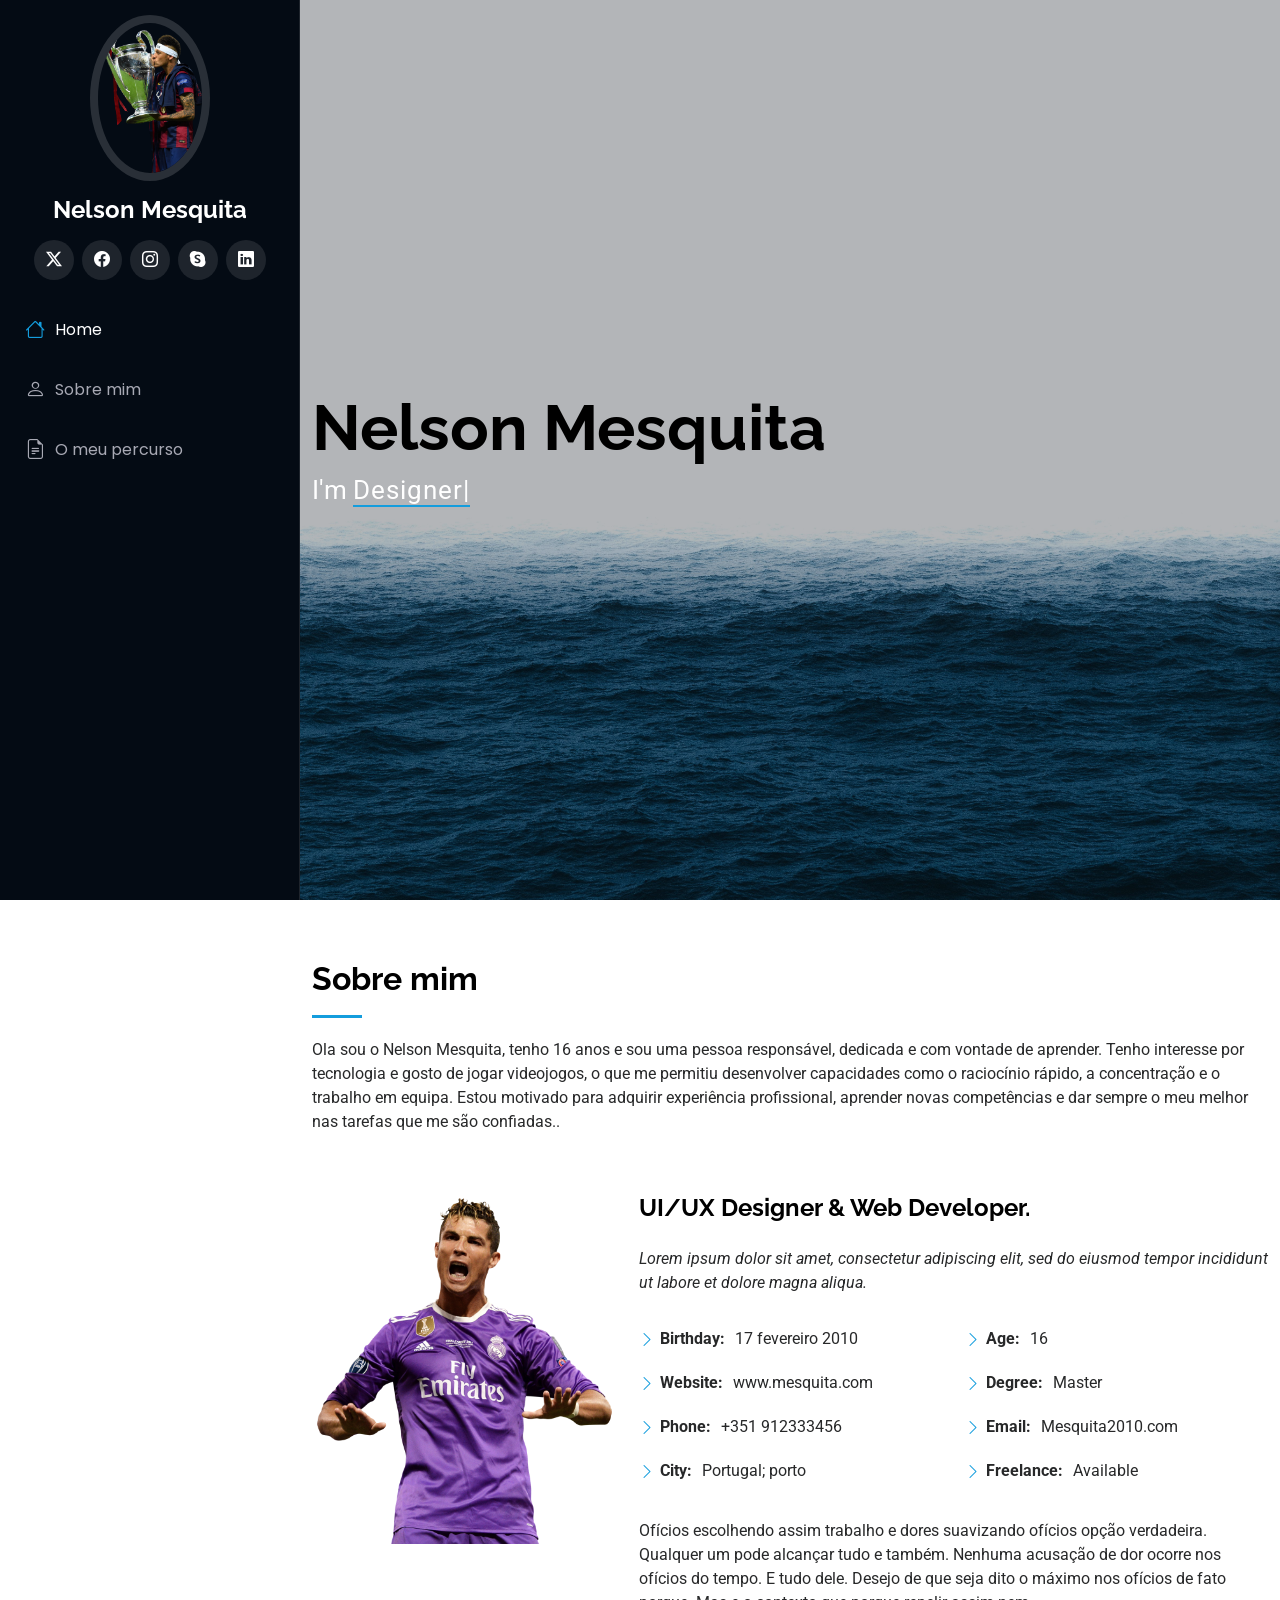
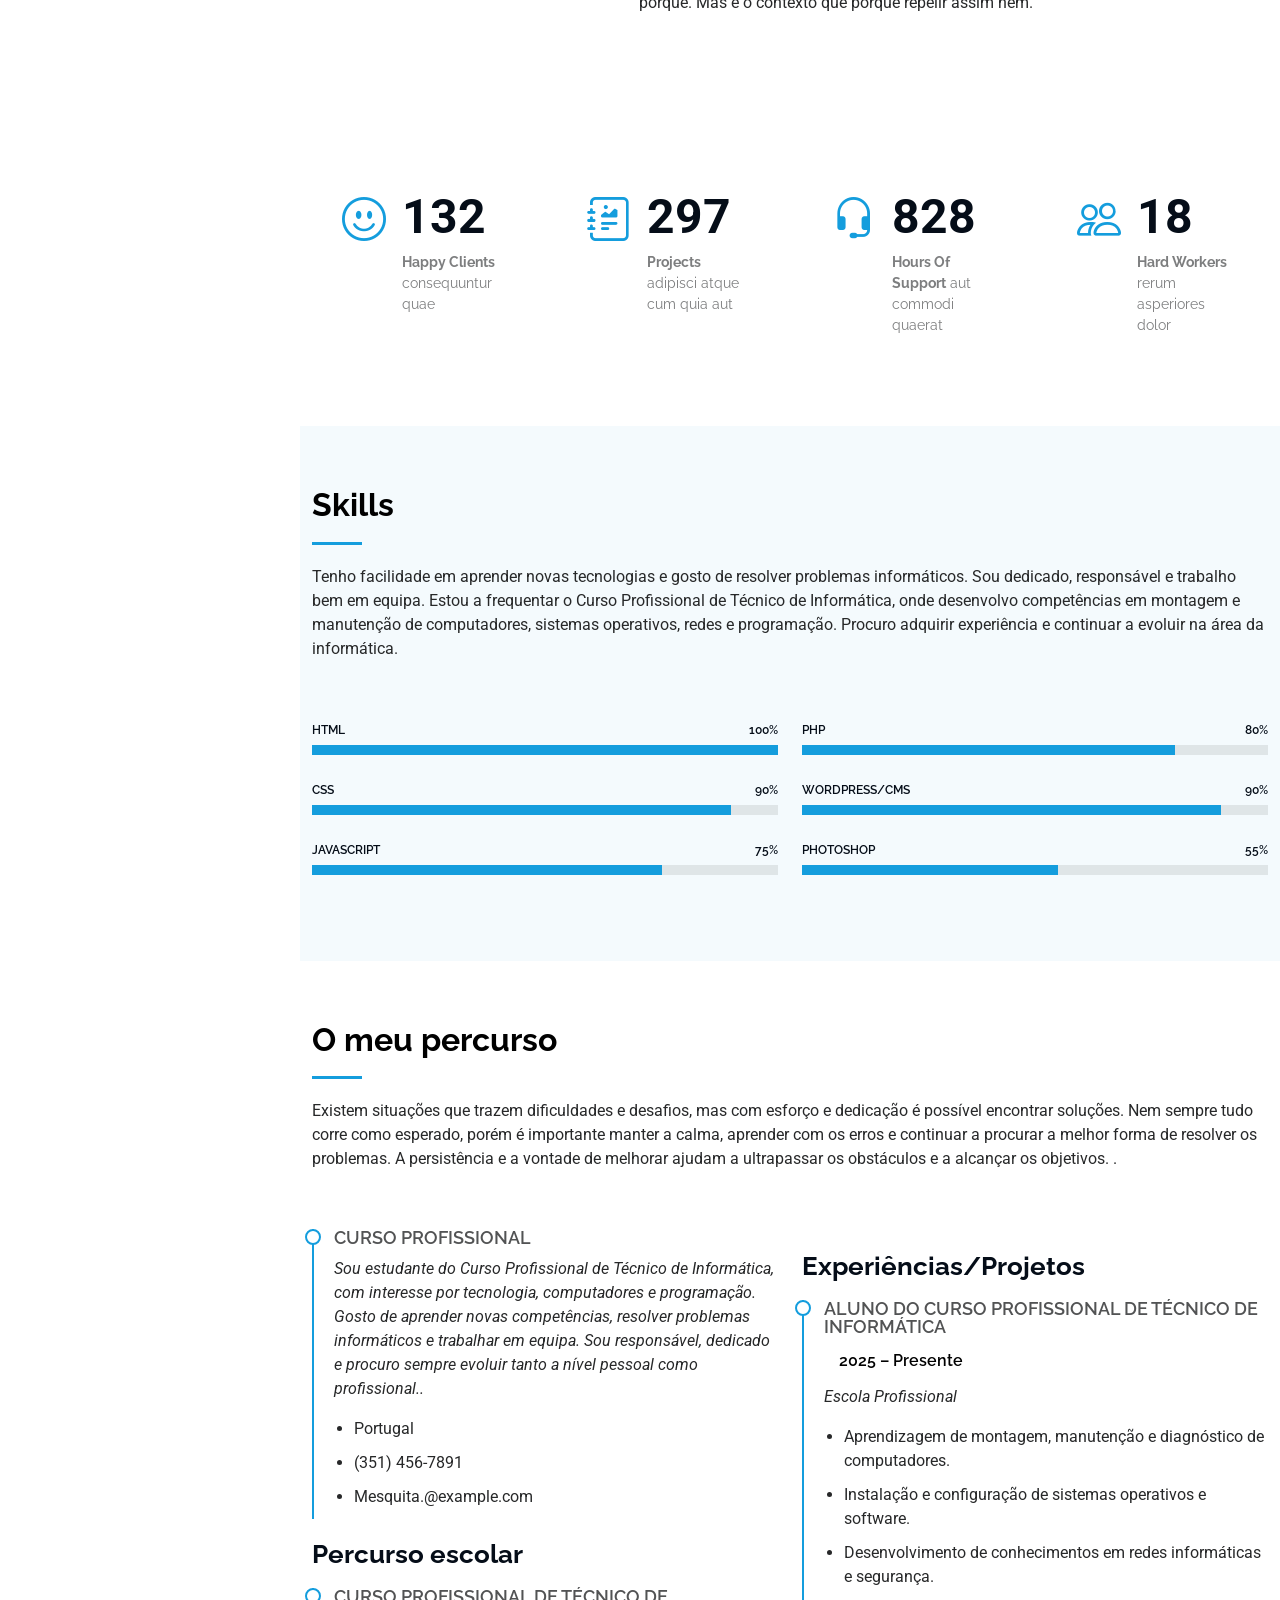
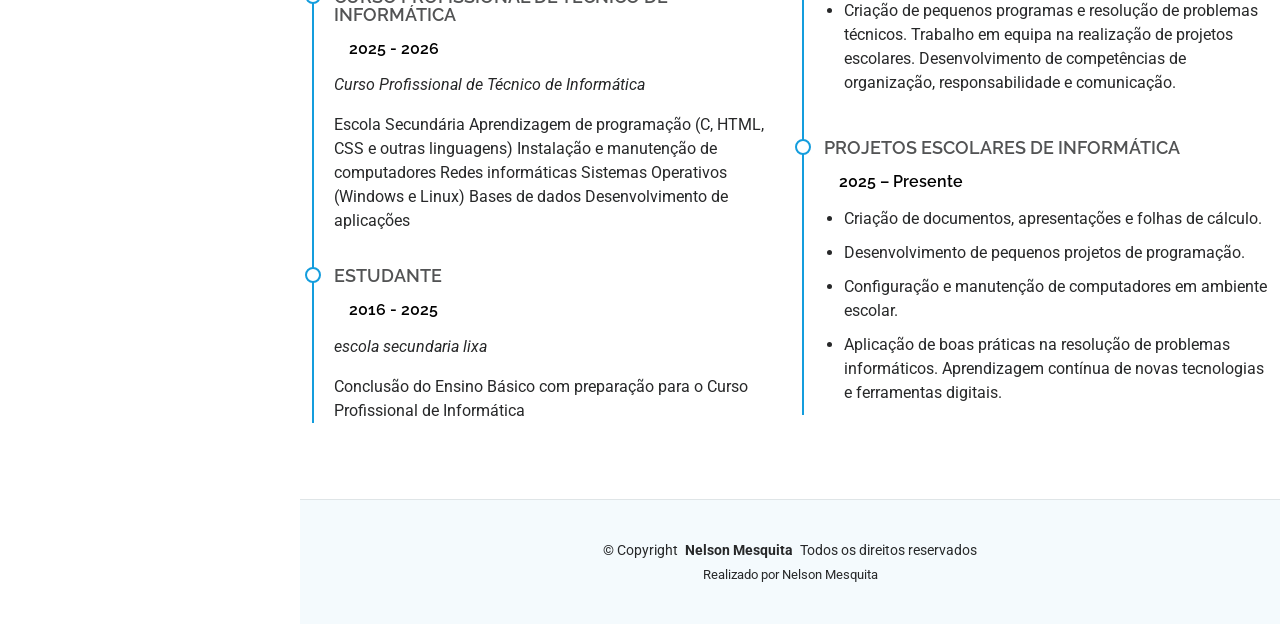
==== commit 75c734a5: "Update index.html" ====
--- a/index.html
+++ b/index.html
@@ -4,7 +4,7 @@
 <head>
   <meta charset="utf-8">
   <meta content="width=device-width, initial-scale=1.0" name="viewport">
-  <title>Index - iPortfolio Bootstrap Template</title>
+  <title>Nelson Mesquita - CV</title>
   <meta content="" name="description">
   <meta content="" name="keywords">
 
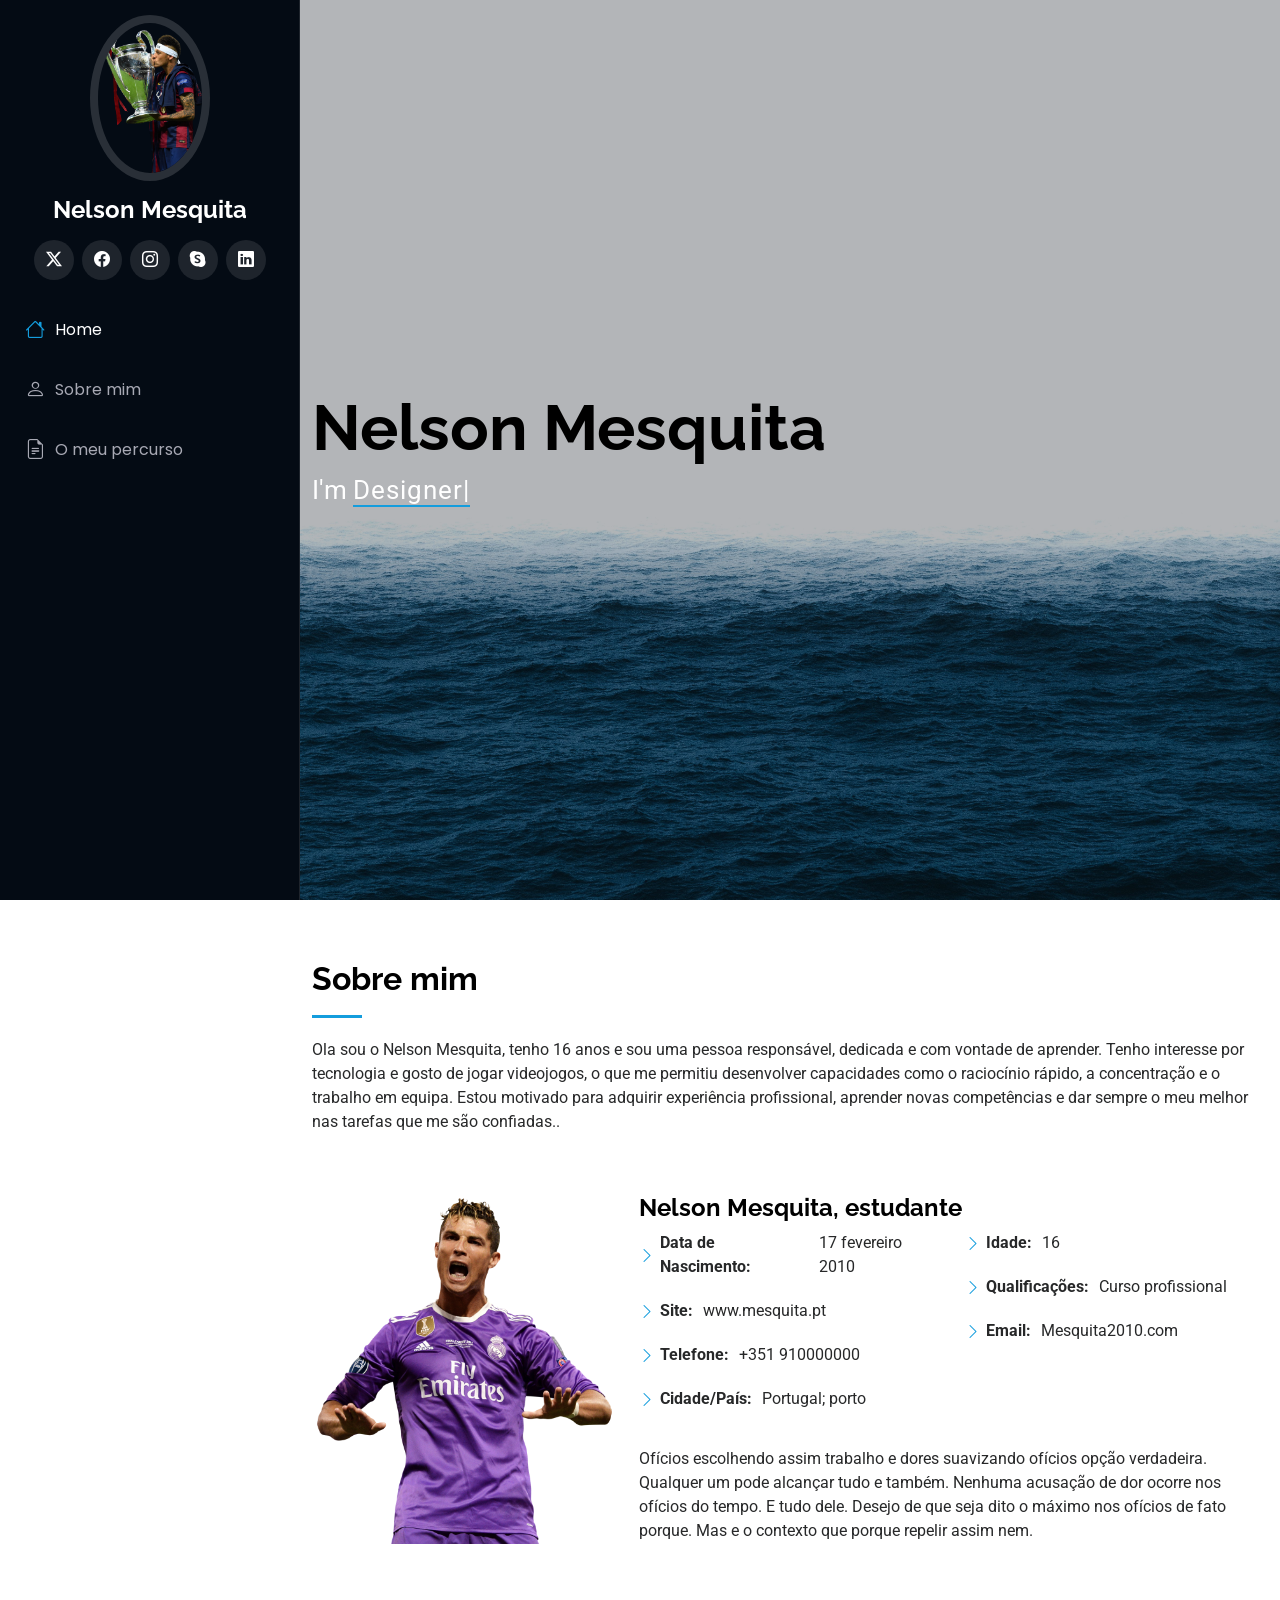
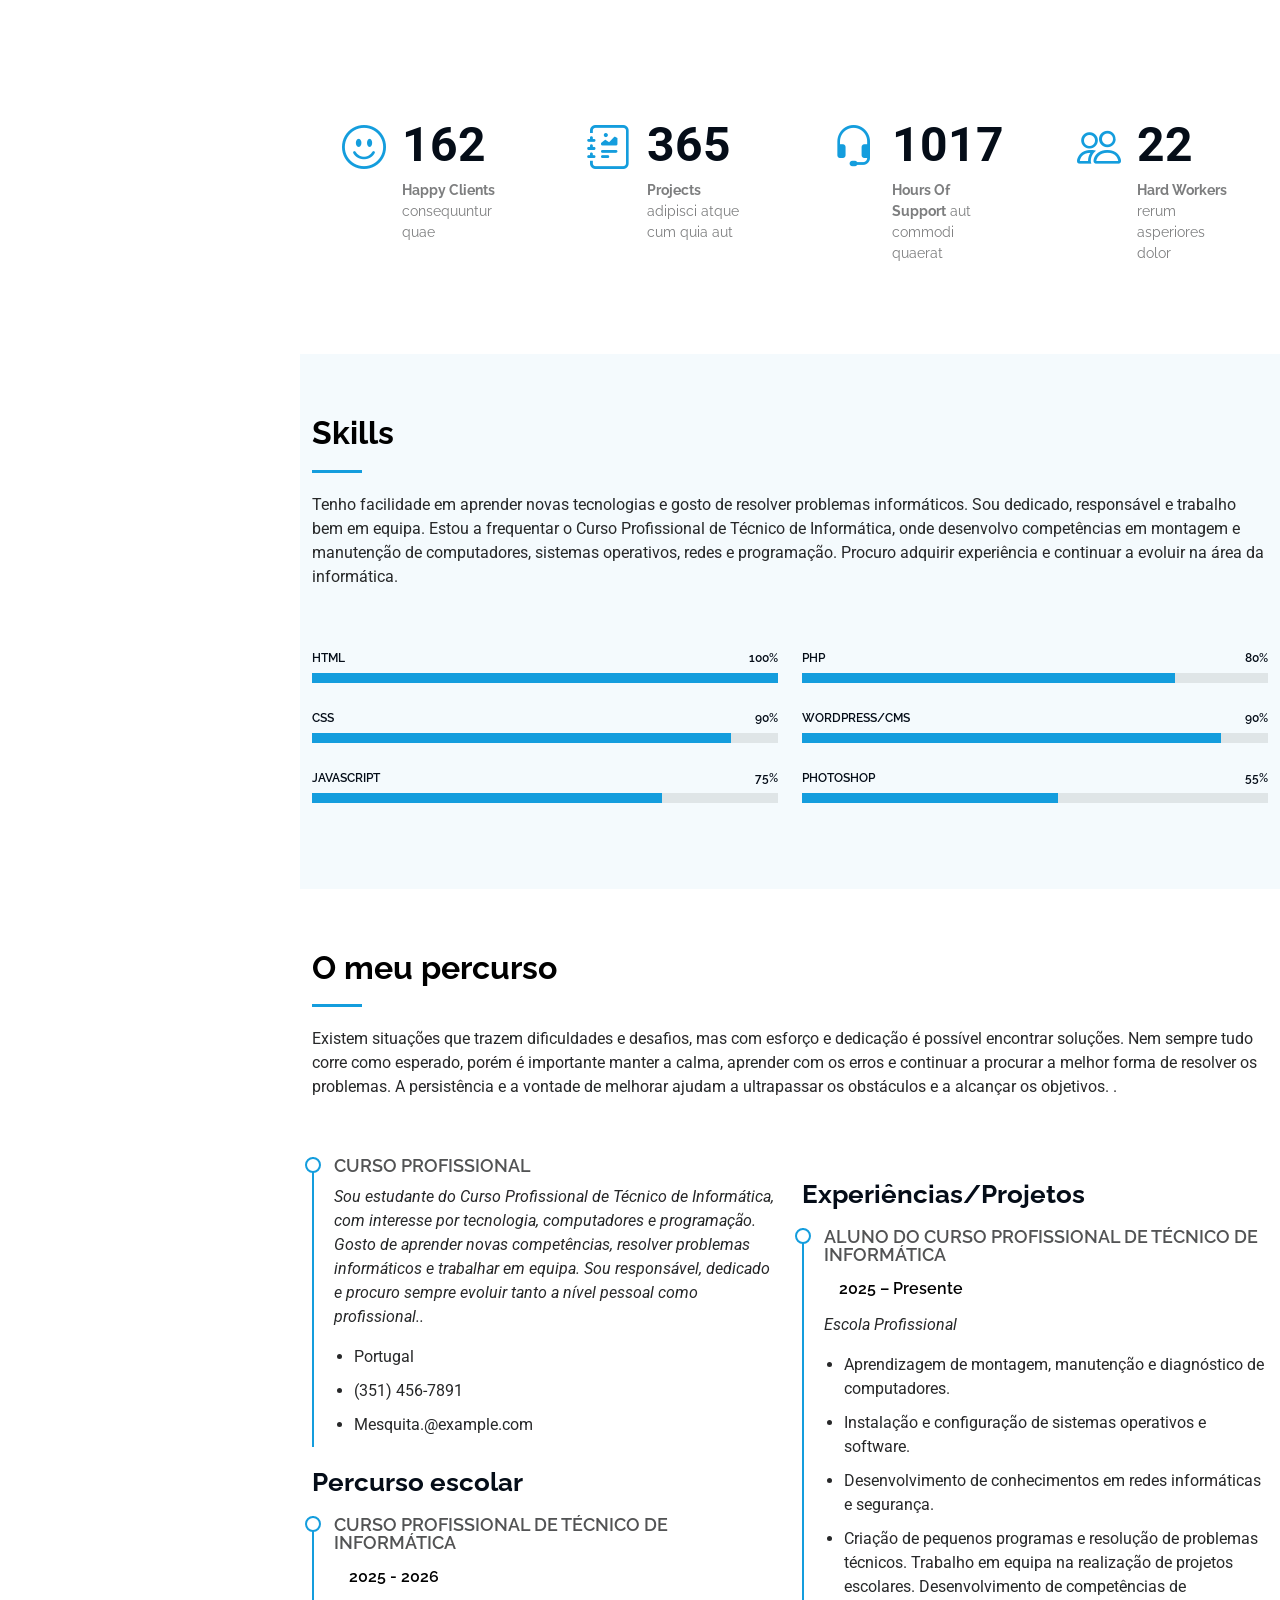
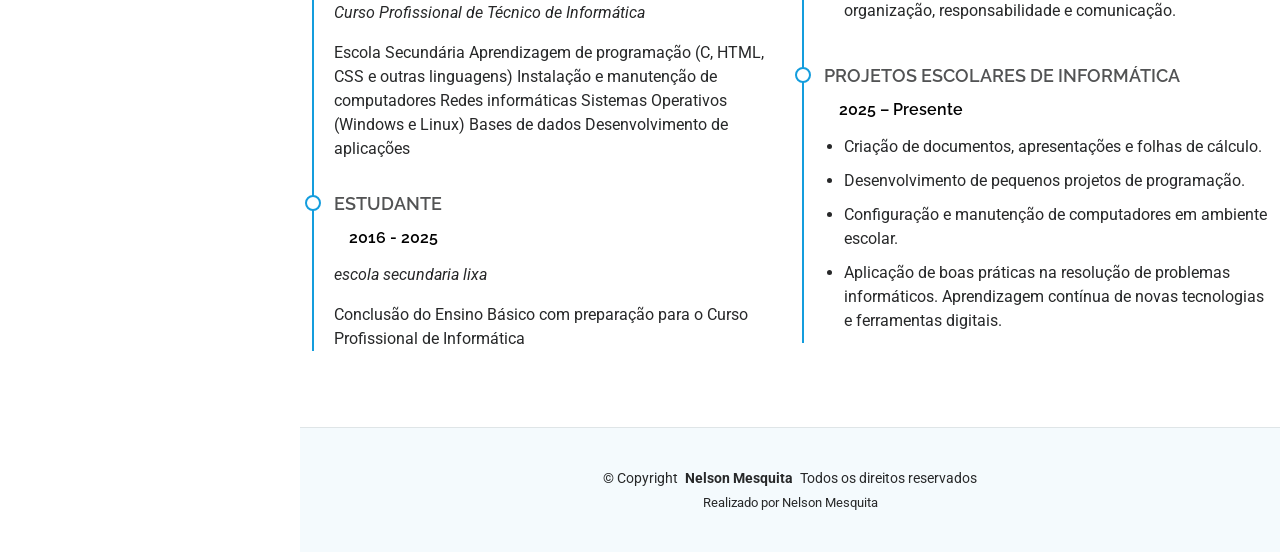
==== commit b8571a18: "Update index.html" ====
--- a/index.html
+++ b/index.html
@@ -99,26 +99,22 @@
             <img src="assets/img/goat.png" class="img-fluid" alt="">
           </div>
           <div class="col-lg-8 content">
-            <h2 style="color: black;">UI/UX Designer &amp; Web Developer.</h2>
-            <p class="fst-italic py-3">
-              Lorem ipsum dolor sit amet, consectetur adipiscing elit, sed do eiusmod tempor incididunt ut labore et dolore
-              magna aliqua.
-            </p>
+            <h2 style="color: black;">Nelson Mesquita, estudante</h2>
+           
             <div class="row">
               <div class="col-lg-6">
                 <ul>
-                  <li><i class="bi bi-chevron-right"></i> <strong>Birthday:</strong> <span>17 fevereiro 2010</span></li>
-                  <li><i class="bi bi-chevron-right"></i> <strong>Website:</strong> <span>www.mesquita.com</span></li>
-                  <li><i class="bi bi-chevron-right"></i> <strong>Phone:</strong> <span>+351 912333456</span></li>
-                  <li><i class="bi bi-chevron-right"></i> <strong>City:</strong> <span>Portugal; porto </span></li>
+                  <li><i class="bi bi-chevron-right"></i> <strong>Data de Nascimento:</strong> <span>17 fevereiro 2010</span></li>
+                  <li><i class="bi bi-chevron-right"></i> <strong>Site:</strong> <span>www.mesquita.pt</span></li>
+                  <li><i class="bi bi-chevron-right"></i> <strong>Telefone:</strong> <span>+351 910000000</span></li>
+                  <li><i class="bi bi-chevron-right"></i> <strong>Cidade/País:</strong> <span>Portugal; porto </span></li>
                 </ul>
               </div>
               <div class="col-lg-6">
                 <ul>
-                  <li><i class="bi bi-chevron-right"></i> <strong>Age:</strong> <span>16</span></li>
-                  <li><i class="bi bi-chevron-right"></i> <strong>Degree:</strong> <span>Master</span></li>
+                  <li><i class="bi bi-chevron-right"></i> <strong>Idade:</strong> <span>16</span></li>
+                  <li><i class="bi bi-chevron-right"></i> <strong>Qualificações:</strong> <span>Curso profissional</span></li>
                   <li><i class="bi bi-chevron-right"></i> <strong>Email:</strong> <span>Mesquita2010.com</span></li>
-                  <li><i class="bi bi-chevron-right"></i> <strong>Freelance:</strong> <span>Available</span></li>
                 </ul>
               </div>
             </div>
